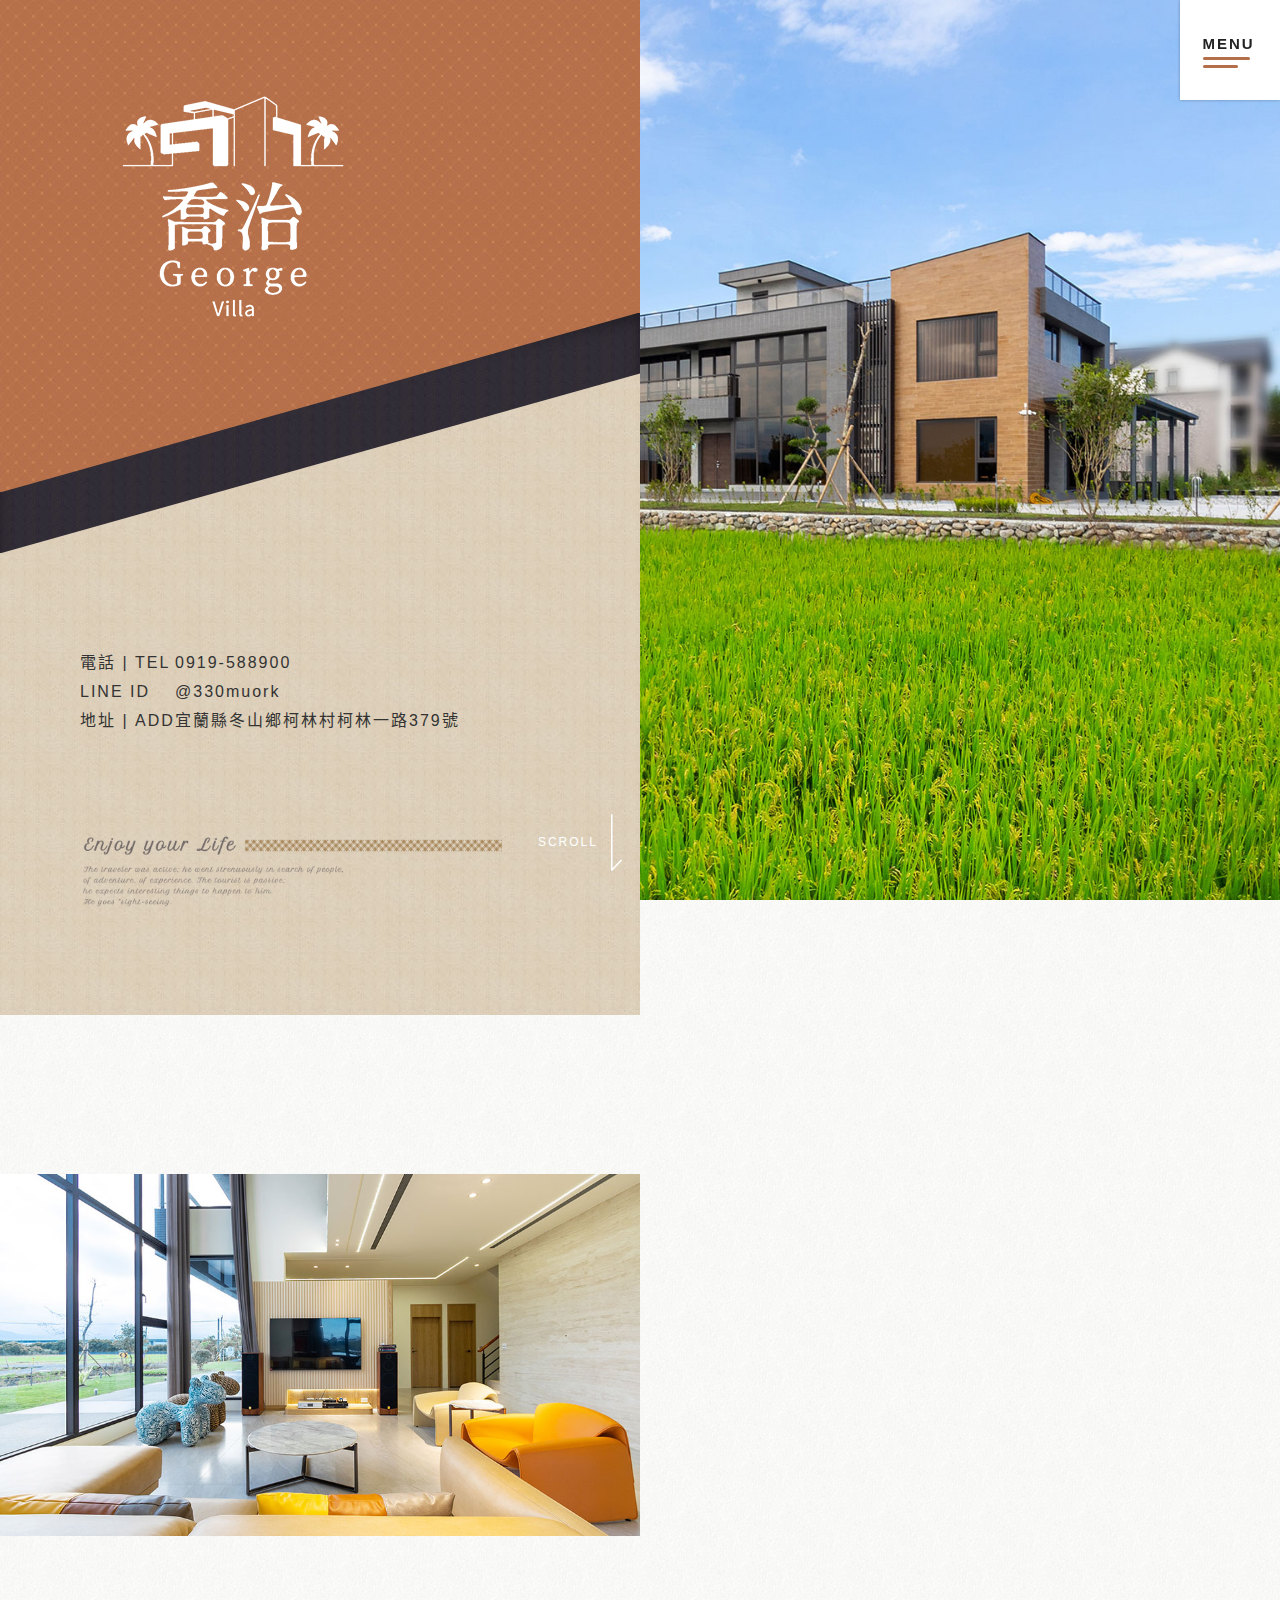
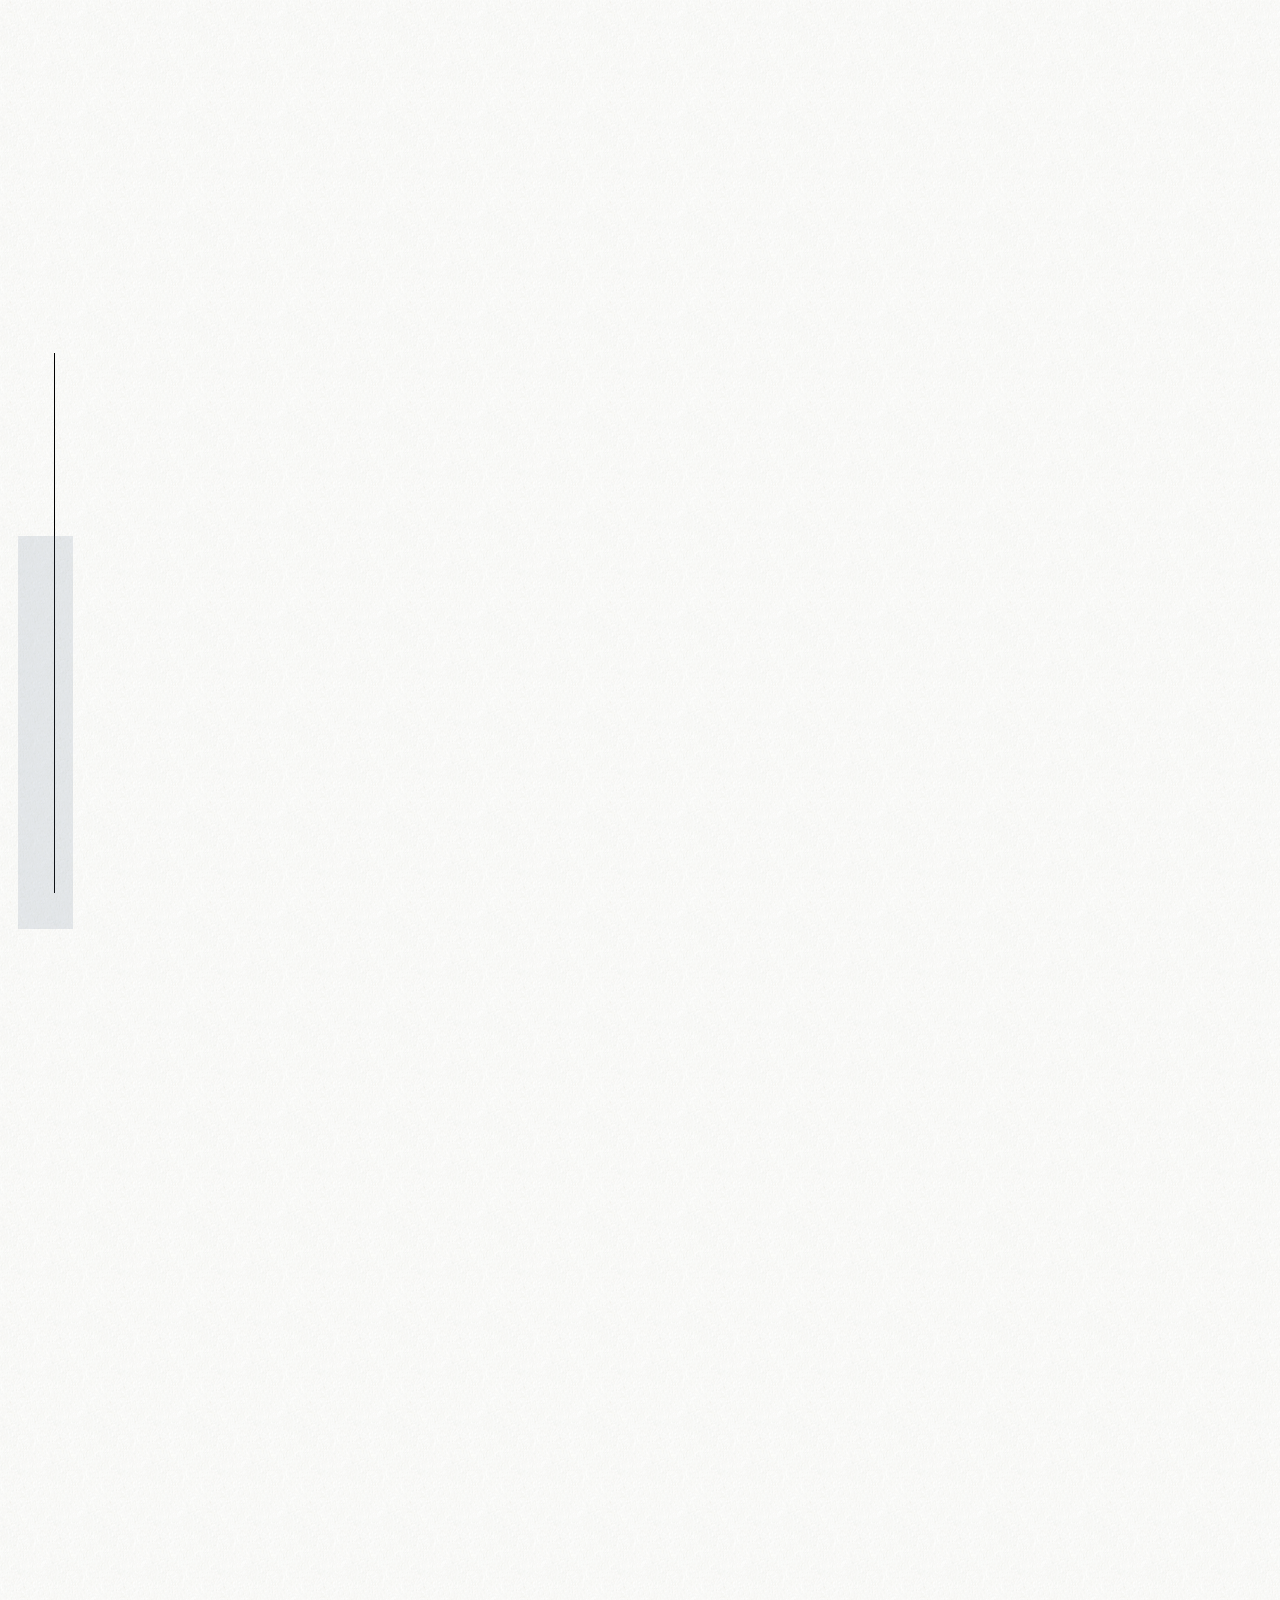
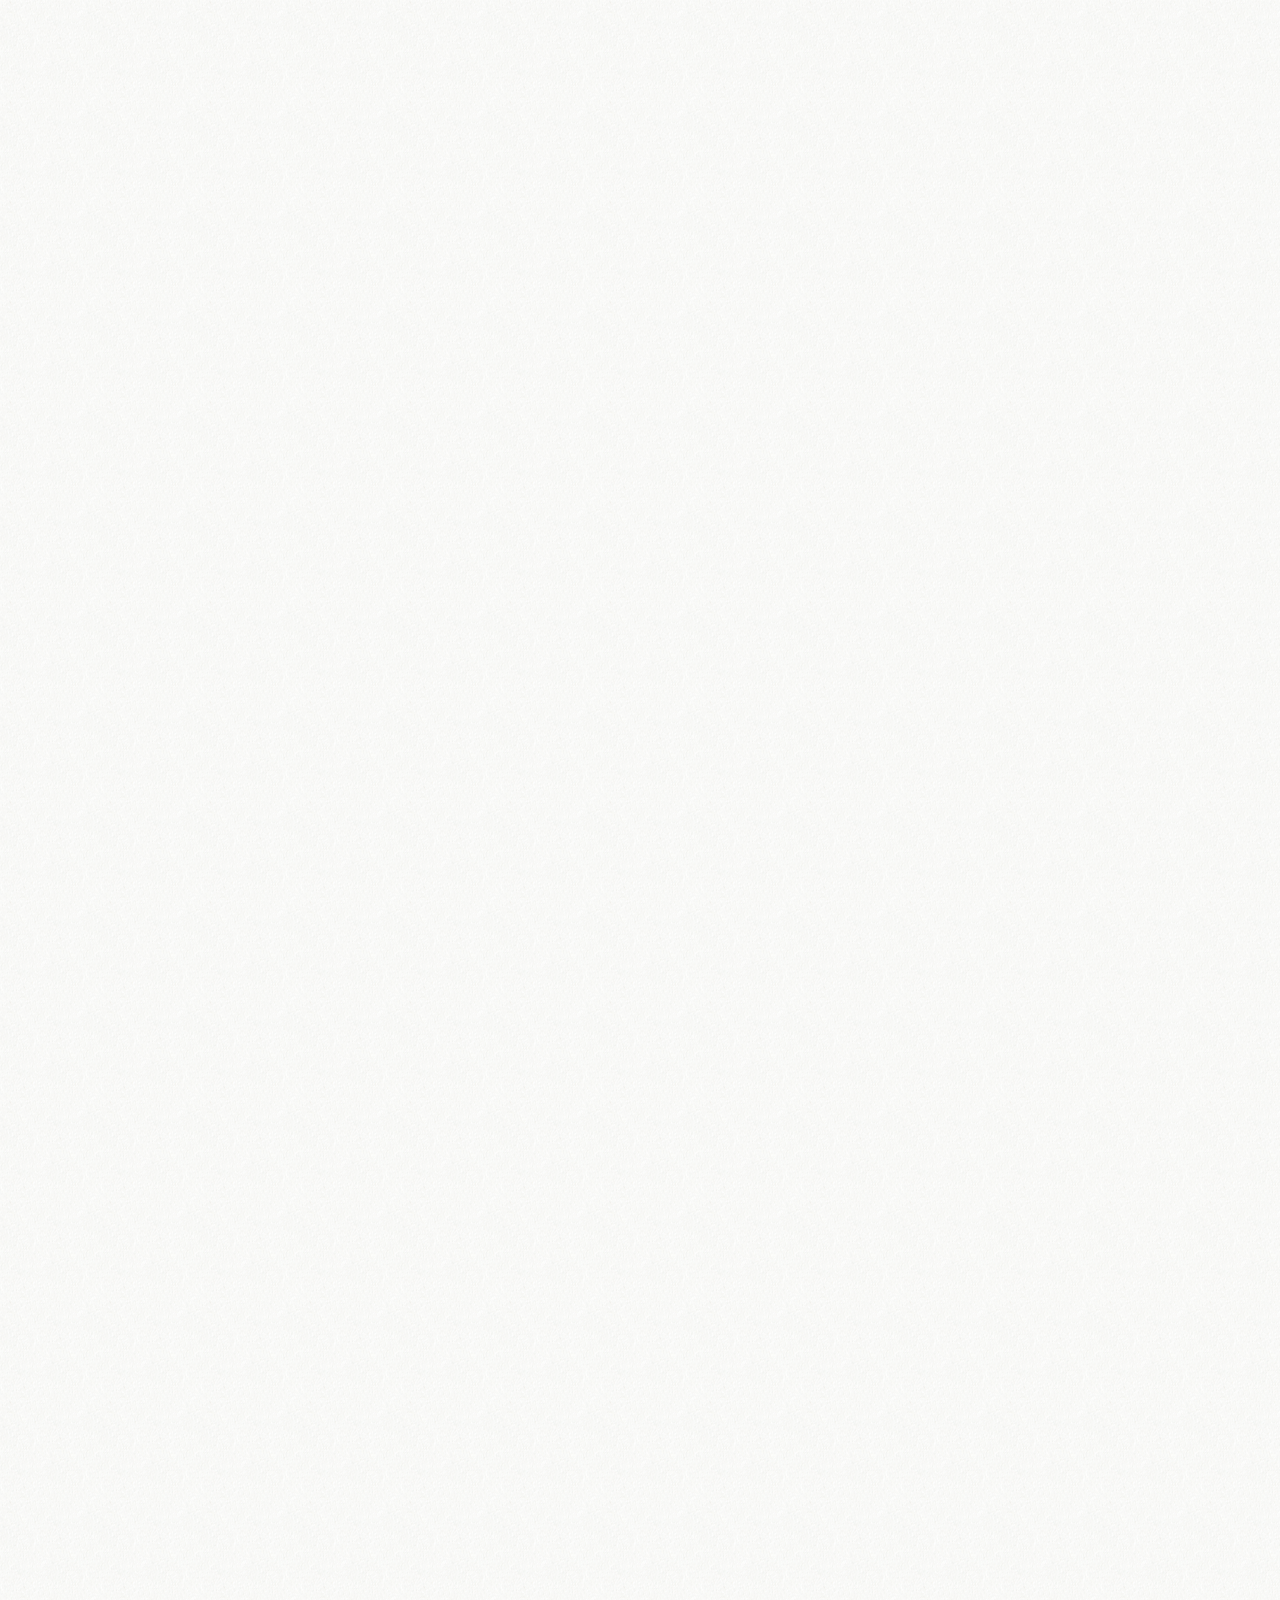
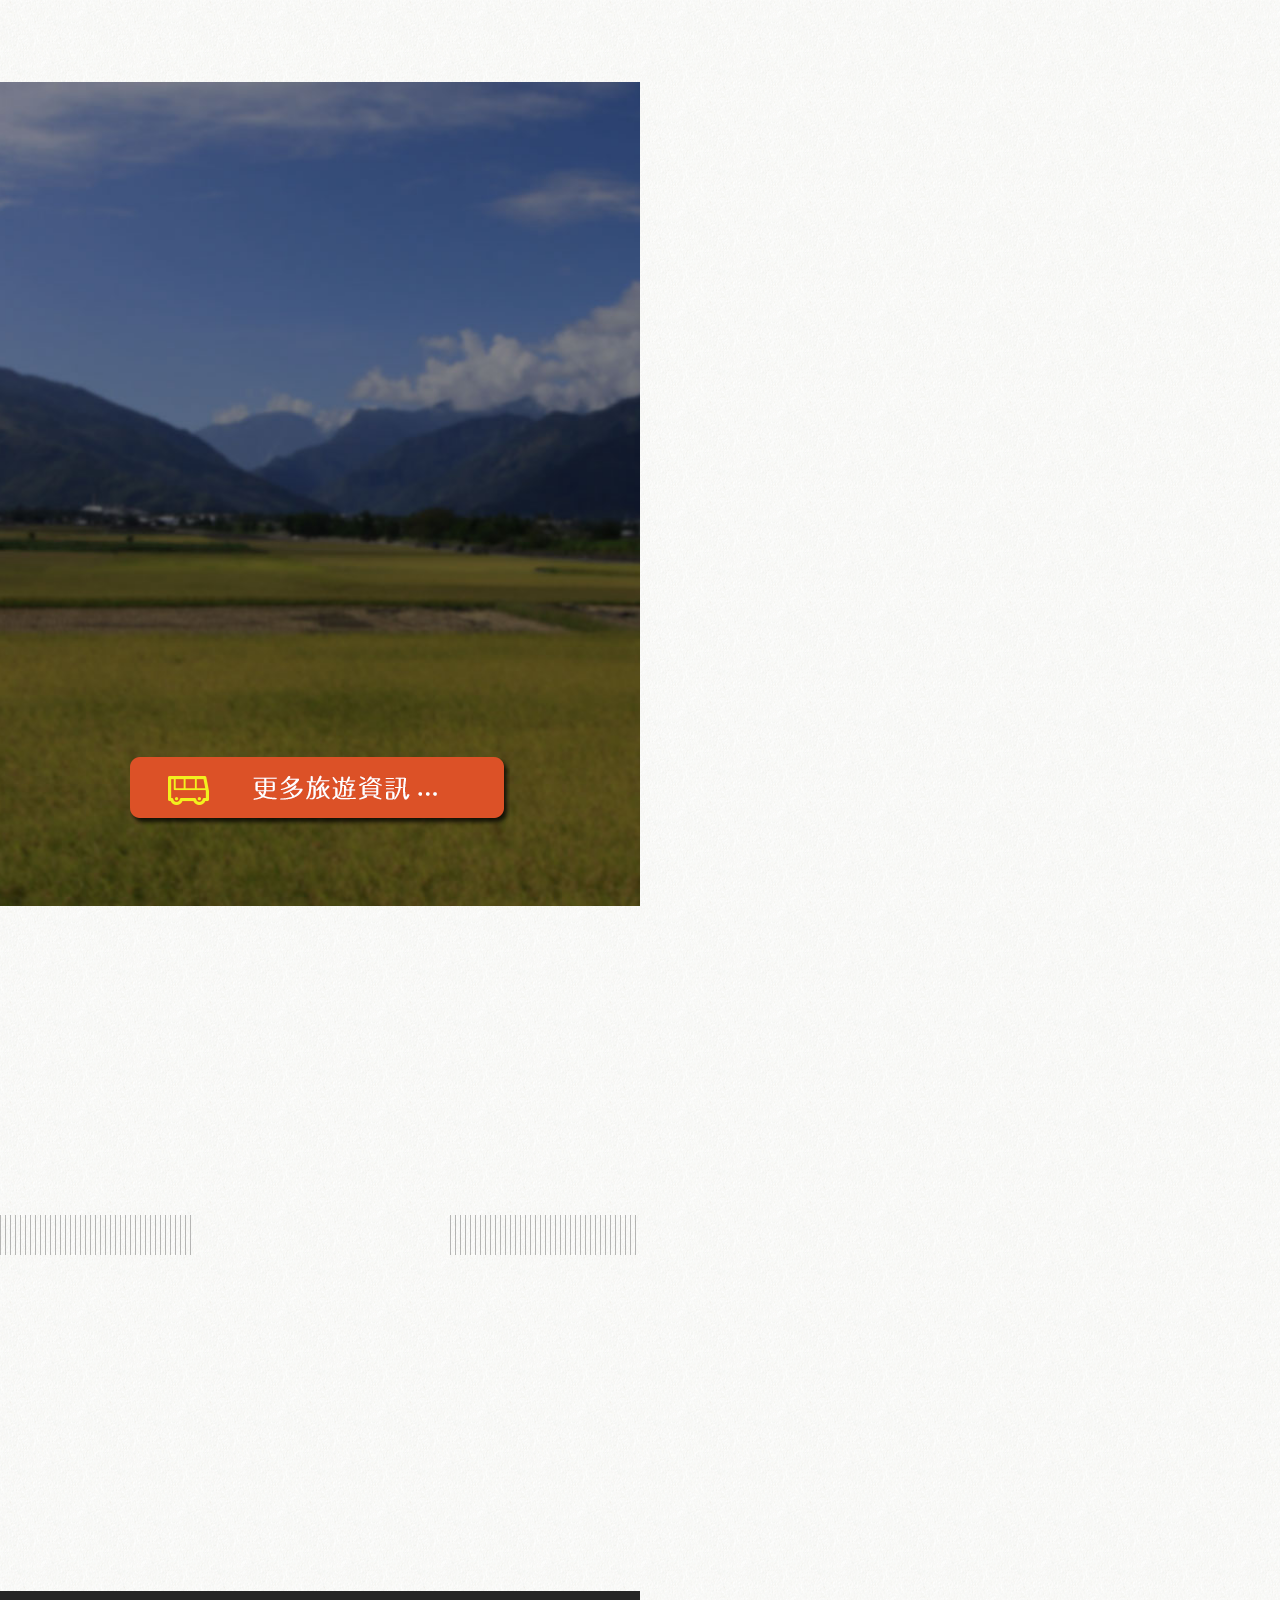
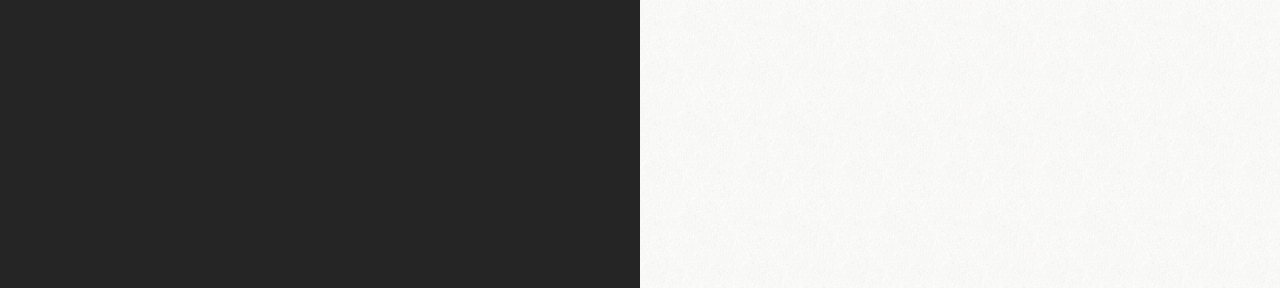
==== index.htm @ 2e456334 "change google mapping" ====
﻿<!DOCTYPE html>
<html lang="zh-TW">

<head>
    <!-- Google tag (gtag.js) -->
	<script async="" src="gtag/js?id=G-ZSV1Z15WHJ"></script>
    <script>
      window.dataLayer = window.dataLayer || [];
      function gtag(){dataLayer.push(arguments);}
      gtag('js', new Date());
    
      gtag('config', 'G-ZSV1Z15WHJ');
    </script>
    <meta charset="utf-8">
    <meta http-equiv="X-UA-Compatible" content="IE=edge">
    <meta name="viewport" content="width=device-width,initial-scale=1.0">
    <meta name="format-detection" content="telephone=no">
    <meta property="og:image" content="https://georgevilla.elbnb.com/images/abt1.jpg">
    <meta name="keywords" content="喬治Villa,喬治,Villa,宜蘭Villa,台灣宜蘭民宿,台灣宜蘭住宿,宜蘭冬山民宿,宜蘭冬山住宿,宜蘭合法民宿,國民旅遊卡,宜蘭推薦民宿,宜蘭主題民宿,宜蘭親子民宿,宜蘭美食,宜蘭租車,梅花湖風景區,香格里拉休閒農場,新寮瀑布,冬山風箏館,冬山河森林公園,冬山河生態綠舟,仁山植物園,大洲分洪堰風景區,丸山遺址,中山休閒農業區,仁山苗圃,萬長春圳公園,草湖玉尊宮,大進休閒農業區">
    <meta name="description" content="位於冬山鄉的喬治villa，有著寬敞的戶外庭院與泳池、還有著大理石桌休閒空間，室內有著7米挑高大面景觀窗客廳與視聽空間。鄰近：冬山河親水公園、利澤簡老街、武淵水火同源、虎牌米粉觀光工廠、五十二甲溼地">
    <title>宜蘭冬山民宿 喬治Villa-台灣官方網站</title>
    <!-- Core CSS -->
    <link rel="Shortcut Icon" type="image/x-icon" href="images/favicon.ico">
    <link rel="stylesheet" href="mob/css/animate.min.css">
    <link href="mob/css/bootstrap.min.css" rel="stylesheet" type="text/css">
    <link href="mob/css/bootstrap-theme.min.css" rel="stylesheet" type="text/css">
    <link href="mob/css/fontawesome.min.css" rel="stylesheet" type="text/css">
    <link href="mob/css/main.css" rel="stylesheet" type="text/css">
    <link href="mob/css/main_btm.css" rel="stylesheet" type="text/css">
    <link href="css?family=Noto+Sans+TC:400,700&display=swap" rel="stylesheet">
    
    <script src="mob/js/jquery.min.js"></script>
</head>

<body>

<header>
    <!--mibutton-->
    <div class="mibutton itype">
        <span>MENU</span>
        <span></span>
        <span></span>
    </div>
    <div class="navbar">
        <div class="menu_logo">
            <a href="index.php.html">
                <img src="images/menu_logo.png">
            </a>
        </div>
        <div class="ibutton">
            <ul>
    <li>
        <a href="index.php.html#about">
            <p class="ch">關於我們</p>
            <p class="en">About Us</p>
        </a>
    </li>
    <li>
        <a href="photo.php.html">
            <p class="ch">環境介紹</p>
            <p class="en">Photo</p>
        </a>
    </li>
    <li>
        <a href="room.php.html">
            <p class="ch">客房介紹</p>
            <p class="en">Guest Room</p>
        </a>
    </li>
    <li>
        <a href="room.php.html#notice">
            <p class="ch">訂房須知</p>
            <p class="en">Notice</p>
        </a>
    </li>
    <li>
        <a href="index.php.html#location">
            <p class="ch">交通位置</p>
            <p class="en">Location</p>
        </a>
    </li>
    <li>
        <a href="sce.php.html">
            <p class="ch">鄰近景點</p>
            <p class="en">Scenic Spots</p>
        </a>
    </li>
</ul>        </div>
    </div>
</header>

<!--首頁右側大圖-->
<div class="dex">
	<img src="images/dex_logo.png" class="dex_logo">
    <img src="images/dex.jpg" class="dex_mob">
</div>

<!--main-->
<div class="main">

	<!--民宿首頁資訊-->
    <section class="itop">
    	<div class="logo">
        	<img src="images/logo.png" class="wow fadeInDown" data-wow-duration="2s" data-wow-delay=".3s">
        </div>
        <div class="isqare">
        	<div class="shadow"></div>
        </div>
        <div class="iinfo">
        	<ul class="wow fadeInDown" data-wow-duration="2s" data-wow-delay=".5s">
            	<li>
                    <p>電話 | TEL </p><p>0919-588900</p>
                </li>
                <li>
                    <p>LINE ID </p><p>@330muork</p>
                </li>
                <li>
                    <p>地址 | ADD </p><p>宜蘭縣冬山鄉柯林村柯林一路379號</p>
                </li>
            </ul>
            <img src="images/ideco.png" class="wow fadeInDown" data-wow-duration="2s" data-wow-delay=".5s">
        </div>
        <!--scroll-->
        <div class="scroll">
        	<a href="#about">
            	<span>SCROLL</span>
                <img src="images/scroll.png">
            </a>
        </div>
    </section>
    
    <!--about-->
    <section class="about" id="about">
    	<div class="title wow fadeInLeft" data-wow-duration="2s" data-wow-delay=".3s">
        	<img src="images/title_abt.png">
        </div>
        <img src="images/abt1.jpg" class="abt1">
        <div class="abt2">
        	<img src="images/abt2.png" class="wow fadeInDown" data-wow-duration="2s" data-wow-delay=".3s">
            <div class="text wow fadeInDown" data-wow-duration="2s" data-wow-delay=".5s">
                <span style="font-size:16pt; font-family:'微軟正黑體'; font-weight:bold; color:#000;">民宿登記編號2437號</span>
                <br><br>
                位於冬山鄉的喬治villa，有著寬敞的戶外庭院與泳池、還有著大理石桌休閒空間，可以望著一片綠油油的稻田享受著吹拂而來的稻香氣息。
                <br><br>
                在室內有著7米挑高大面景觀窗客廳與視聽空間，大人小孩同樂皆宜，在夕陽灑落下，在餐廳一處，可以悠閒的享受著下午茶來療癒渡假的心境，這絕對是一個渡假宅首選。
                <br><br>
                鄰近景點：冬山河親水公園、利澤簡老街、武淵水火同源、虎牌米粉觀光工廠、五十二甲溼地、冬山伯朗大道。
            </div>
        </div>
        <img src="images/abt3.png" class="abt3 wow fadeInDown" data-wow-duration="2s" data-wow-delay=".5s">
        <img src="images/abt4.jpg" class="abt4 wow fadeInDown" data-wow-duration="2s" data-wow-delay=".5s">
    </section>
    
    <!--iroom-->
    <div class="title wow fadeInLeft" data-wow-duration="2s" data-wow-delay=".3s">
        <img src="images/title_room.png">
    </div>
    <section class="iroom">
    	<div class="irm_btn wow fadeInDown" data-wow-duration="2s" data-wow-delay=".5s">
        	<a href="room.php.html">
            	<img src="images/irm_btn.png">
            </a>
        </div>
    </section>
    
    <!--location-->
    <div id="location" class="title wow fadeInLeft" data-wow-duration="2s" data-wow-delay=".3s">
        <img src="images/title_loc.png">
    </div>
    <section class="location">
    	<div class="map wow fadeInDown" data-wow-duration="2s" data-wow-delay=".5s">
            <iframe src="https://www.google.com/maps/embed?pb=!1m18!1m12!1m3!1d14501.259992738836!2d121.72418523067915!3d24.681696146236156!2m3!1f0!2f0!3f0!3m2!1i1024!2i768!4f13.1!3m3!1m2!1s0x3467e77a5ff2fba7%3A0x1a21b1a370c048f1!2z55Sf5rS75pmC5YWJ5rCR5a6_!5e0!3m2!1szh-TW!2stw!4v1722911932899!5m2!1szh-TW!2stw" width="600" height="450" style="border:0;" allowfullscreen="" loading="lazy" referrerpolicy="no-referrer-when-downgrade">
	    </iframe>
	</div>
        <!-- <div class="route wow fadeInDown" data-wow-duration="2s" data-wow-delay=".5s">
        	交通路線指引
        </div> -->
    </section>
    
    <!--isce-->
    <div class="title wow fadeInLeft" data-wow-duration="2s" data-wow-delay=".3s">
        <img src="images/title_sce.png">
    </div>
    <section id="services_isce">
        <main>
            <div class="iscebg">
                <div class="isce wow fadeInDown clearfix" data-wow-duration="1000ms" data-wow-delay="400ms">
                    <ul> 
    <li>
		<a href="https://www.yicfff.tw/one/" target="_blank">
			<img src="2017sce/images/isce1.png" class="img-responsive">
			<h2><!--<span class="iscehot">Hot</span>-->2024宜蘭國際童玩藝術節</h2>
			<p>2024宜蘭國際童玩藝術節融合「5G．AI」概念，融入「展覽」、「演出」、「遊戲」、「交流」活動四大主軸，打造「童玩的多重宇宙」...</p>
			<div class="iscemore"></div>
		</a>
	</li>  
    <li>
		<a href="https://www.px-sunmake.org.tw/activity/detail.html?id=f2c11faf-19fb-3d10-20e5-388140b6f7b1&cate=news" target="_blank">
			<img src="2017sce/images/isce4.png" class="img-responsive">
			<h2><!--<span class="iscenew">New</span>-->愛在夏天．夜傳藝</h2>
			<p>8月2日至8月24日期間，每週五及週六，宜蘭傳藝園區舉辦期間限定的《愛在夏天・夜傳藝》夜間活動，將展示絢爛光環境藝術...</p>
			<div class="iscemore"></div>
		</a>
	</li>    
    <li>
		<a href="https://www.zhuangweidunelandart.com/" target="_blank">
			<img src="2017sce/images/isce3.png" class="img-responsive">
			<h2><!--<span class="iscenew">New</span>-->2024壯圍生活節</h2>
			<p>「壯圍生活節」已經來到第六屆，經過這麼多年的努力，我們不斷嘗試從在地生活者的視野與實踐出發，重新定義...</p>
			<div class="iscemore"></div>
		</a>
	</li> 
    <li>
		<a href="https://www.ilshb.gov.tw/index.php?catid=23&cid=3&id=5007&action=view" target="_blank">
			<img src="2017sce/images/isce2.png" class="img-responsive">
			<h2><!--<span class="iscenew">New</span>-->2024 宜蘭健康好生活</h2>
			<p>2024新的一年，衛生局規劃了多場次健康活力健走活動，邀請鄉親朋友們揪團，全家大小來健走，透過健走聊天....</p>
			<div class="iscemore"></div>
		</a>
	</li>
</ul>                </div>
                <div class="iscebtn">
                    <a href="sce.php.html" data-filter="*"><img src="images/iscebtn.png" class="img-responsive"></a>
                </div>
            </div>
        </main>
    </section>
	
    <!--btns-->
    <div class="btns">
        <div id="gotop">
            <img src="images/top.png">
        </div>
    </div>
    
	<!--footer-->
    <!--footer-->
<footer>
    <div class="ftlogo">
        <img src="images/ftlogo.png" class="wow fadeInDown" data-wow-duration="2s" data-wow-delay=".3s">
        <img src="images/contact.png" class="wow fadeInDown" data-wow-duration="2s" data-wow-delay=".5s">
    </div>
    <div class="ftinfo wow fadeInDown" data-wow-duration="2s" data-wow-delay=".3s">
        <ul>
            <li>
                <p><img src="images/ftinfo_01.png"> 電　　話｜</p><p>0919-588900</p>
            </li>
            <!-- <li>
                <p><img src="images/ftinfo_02.png"> 聯絡時間｜</p><p>09:00AM~06:00PM</p>
            </li> -->
            <li>
                <p><img src="images/ftinfo_03.png"> LINE ID｜</p><p>@330muork</p>
            </li>
            <!-- <li>
                <p><img src="images/ftinfo_04.png"> WeChat｜</p><p></p>
            </li> -->
            <li>
                <p><img src="images/ftinfo_06.png"> 信　　箱｜</p><p>emily0919588900@gmail.com</p>
            </li>
            <li>
                <p><img src="images/ftinfo_07.png"> 地　　址｜</p><p>宜蘭縣冬山鄉柯林村柯林一路379號</p>
            </li>
        </ul>
    </div>
    <div class="ftbtn wow fadeInDown" data-wow-duration="2s" data-wow-delay=".3s">
        <ul>
            <li>
                <a href="https://www.facebook.com/profile.php?id=61551804133943" target="_blank">
                    <img src="images/fbtn1.png">
                </a>
            </li>
            <li>
                <a href="tel:0931171200">
                    <img src="images/fbtn2.png">
                </a>
            </li>
            <li>
                <a href="https://lin.ee/Fx7MsOM" target="_blank">
                    <img src="images/fbtn3.png">
                </a>
            </li>
        </ul>
    </div> 
    <!--ftbtm-->
    <div class="ftbtm">
        <div class="ftmark wow fadeInDown" data-wow-duration="2s" data-wow-delay=".3s">
            <!-- <img src="images/fmark1.jpg"> -->
            <img src="images/fmark2.jpg">
            <!-- <img src="images/fmark3.jpg"> -->
        </div>
        <div class="number wow fadeInDown" data-wow-duration="2s" data-wow-delay=".5s">
            -宜蘭縣合法民宿2437號-
        </div>
        <!--icon-->
        <div class="icon wow fadeInDown" data-wow-duration="1s" data-wow-delay=".6s">
            share：
            <a href="https://line.naver.jp/R/msg/text/?https://georgevilla.elbnb.com/" target="_blank"><img src="images/fticon_01.png"></a>
            <a href="https://www.facebook.com/sharer.php?u=https://georgevilla.elbnb.com/" target="_blank"><img src="images/fticon_02.png"></a>
            <a href="https://twitter.com/share?url=https://georgevilla.elbnb.com/&text=喬治Villa" target="_blank"><img src="images/fticon_03.png"></a>
            <a href="mailto:?Subject=喬治Villa&Body=https://georgevilla.elbnb.com/"><img src="images/fticon_04.png"></a>
        </div>
        <!--copyright-->
        <div class="copyright wow fadeInDown" data-wow-duration="1s" data-wow-delay=".6s">
            <a href="index.php.html">喬治Villa</a> | Copyright&copy; All Rights Reserved.<a href="https://www.webview.com.tw/" target="_blank">景騰多媒體股份有限公司</a>設計維護
        </div>
    </div>
</footer>
</div>


<!--js code-->
<script src="mob/js/wow.min.js"></script>
<script type="text/javascript">
 new WOW().init();
</script>
<script src="mob/js/bootstrap.min.js"></script>
<script>
	$('.carousel').carousel({
	  interval: 3000,
	  pause:false
	})
</script>
<script src="mob/js/main.js"></script>
</body>

</html>
---- mob/css/main.css ----
/*--------------copyright by alva start-------------------------------*/
html, body, div, span, applet, object, iframe,
h1, h2, h3, h4, h5, h6, p, blockquote, pre,
a, abbr, acronym, address, big, cite, code,
del, dfn, em, img, ins, kbd, q, s, samp,
small, strike, strong, sub, sup, tt, var,
b, u, i, center,
dl, dt, dd, ol, ul, li,
fieldset, form, label, legend,
table, caption, tbody, tfoot, thead, tr, th, td,
article, aside, canvas, details, embed, 
figure, figcaption, footer, header, hgroup, 
menu, nav, output, ruby, section, summary,
time, mark, audio, video  {
	margin: 0;
	padding: 0;
	vertical-align: baseline;
}
/* HTML5 display-role reset for older browsers */
article, aside, details, figcaption, figure, 
footer, header, hgroup, menu, nav, section {
	display: block;
}
body {
	line-height: 1.8;
	letter-spacing: 2px;
	font-size: 18px;
	font-family: 'Noto Sans TC', sans-serif;
	background: url(../../images/all_pattern.png) repeat,#fff;
	color:#232323;
	overflow-x:hidden;
	font-weight:400;
}
ol,
ul {
	list-style: none;
}
blockquote,q {
	quotes: none;
}
blockquote:before,blockquote:after,q:before,q:after {
	content: '';
	content: none;
}
table {
	border-collapse: collapse;
	border-spacing: 0;
}
td {
	vertical-align: top;
}
a {
	display: block;
	color: #333;
	text-decoration: none;
}
a:hover,a:focus {
	text-decoration: none;
	transition:.2s ease all;
}
img {
	max-width:100%;
}
::selection {
	background: rgba(204,204,204,1);
}
h1, h2, h3, h4, h5, h6 {
	line-height: 1.5;
}

/************************************************************************************************************************************************
************************************************************************************************************************************************
************************************************************************************************************************************************/
/*---dex-------------------------------------------------------------------------------------------------------------------------------------*/
.dex {
	position:fixed;
	top:0;
	right:0;
	height:100vh;
	width:50vw;
	background:url(../../images/dex.jpg) top right no-repeat;
	background-size:cover;
}
img.dex_logo {
	display:none;
	transform: translate(-50%,-50%);
    position: absolute;
    top: 50%;
    left: 50%;
    max-width: 80%;
}
img.dex_mob {
	display:none;
}
/*---main----------------------------------------------------------------------------------------------------------------------------*/
.main {
	display:inline-block;
	vertical-align:top;
	width:50%;
	position:relative;
	background: url(../../images/all_pattern.png) repeat,#fff;
}
/***itop***/
.itop {
	position:relative;
	background:url(../../images/ipattern_02.jpg) repeat;
}
.logo {
	text-align:left;
	position:relative;
	background:url(../../images/ipattern_01.jpg) repeat;
}
.logo img {
	padding: 5em 2em 9em 8em;
	position:relative;
	z-index:5;
}
/*isqare*/
.isqare {
	background:url(../../images/ipattern_02.jpg) repeat;
	width:100%;
	height:240px;
	position:relative;
	z-index:3;
	margin-top:-10em;
	overflow:hidden;
}
	.isqare:before {
		content:'';
		background:url(../../images/ipattern_01.jpg) repeat;
		clip-path:polygon(0 0, 100% 0, 100% 0, 0 100%);
		-webkit-clip-path:polygon(0 0, 100% 0, 100% 0, 0 100%);
		width:100%;
		position:absolute;
		top:-1px;
		left:0;
		height:75%;
		z-index:3;
	}
	.isqare:after {
		content:'';
		background:url(../../images/ipattern_03.jpg) repeat;
		clip-path:polygon(0 100%, 100% 0%, 100% 100%, 0 100%);
		-webkit-clip-path: polygon(0 100%, 100% 0%, 100% 100%, 0 100%);
		width:100%;
		position:absolute;
		bottom:0;
		left:0;
		height:75%;
		z-index:3;
	}
.shadow {
	position: absolute;
    width: 100%;
    height: 100%;
    transform: skewY(-10deg);
    box-shadow: inset 0px 10px 15px rgba(0,0,0,.3);
    top: 4em;
    z-index: 0;
}
/*iinfo*/
.iinfo {
	padding:6em 2em 6em 8em;
	position:relative;
	z-index:3;
	background:url(../../images/ipattern_03.jpg) repeat;
	font-size:16px;
	color: #333;
}
.iinfo p {
	display:inline-block;
	vertical-align:top;
}
.iinfo p:nth-of-type(1) {
	width:95px;
}
.iinfo p:nth-of-type(2) {
	width:80%;
}
.iinfo img {
	padding-top:6em;
	max-width:80%;
}
/*scroll*/
.scroll {
	position:absolute;
	bottom:8em;
	right:1em;
	z-index:5;
}
.scroll a {
}
.scroll span {
	color:#fff;
	display:inline-block;
	vertical-align:middle;
	font-size:12px;
	padding-right:.5em;
}
.scroll img {
	vertical-align:middle;
	animation:updown 1.2s alternate infinite;
}
	@keyframes updown {
		0% {
			transform:translateY(-15px);
			opacity:0;
		}
		100% {
			transform:translateY(15px);
			opacity:1;
		}
	}
/***mibutton***/
.mibutton {
	position: fixed;
    top: 0;
    right: 0;
    z-index: 50;
    cursor: pointer;
    width: 125px;
    height: 125px;
    text-align: left;
    background: #fff;
    padding:2em 2em 1em 2em;
	box-shadow: 0px 0px 3px rgba(0,0,0,.3);
	transition: .3s cubic-bezier(0.22, 1, 0.36, 1);
}
/*itype*/
.itype {
	padding: 2em 2em 1em 1.5em;
    font-size: 15px;
	width: 100px;
    height: 100px;
}
	.mibutton span {
		display:block;
		border-radius:20px;
		text-align:center;
		font-weight: 700;
		transition: .3s ease all;
	}
		.mibutton span:nth-child(2) {
			width: 100%;
			height: 3px;
			transition: .3s ease all;
			background:#b36f4a;
			text-align: left;
			margin-bottom:.3em;
		}
		.mibutton span:nth-child(3) {
			width: 75%;
			height: 3px;
			transition: .3s ease all;
			background:#b36f4a;
			text-align: left;
		}
		.mibutton_ani {
			background: none;
			box-shadow: 0px 0px 3px rgba(0,0,0,0);
			transform: scale(.8);
			transform-origin: top right;
		}
		.mibutton_ani span {
		opacity:1;
	}
		.mibutton_ani span:nth-child(1) {
			opacity:0;
		}
		.mibutton_ani span:nth-child(2) {
			-webkit-transform:rotate(45deg);
					transform:rotate(45deg);
			-webkit-transform-origin:center;
					transform-origin:center;
					background:#b36f4a;
		}
		.mibutton_ani span:nth-child(3) {
			-webkit-transform:rotate(-45deg);
					transform:rotate(-45deg);
			-webkit-transform-origin:center;
					transform-origin:center;
					background: #b36f4a;
					width: 100%;
					margin-top: -.5em;
		}
	.mibutton:hover span:nth-child(2),.mibutton:hover span:nth-child(3) {
		background:#b36f4a;
	}
/*navbar*/
.navbar {
	position:fixed;
	top:0;
	right:0;
	width:350px;
	text-align:center;
	z-index:30;
	border: 0;
    min-height: auto;
    border-radius: 0;
    margin: 0;
	transform: translateX(350px);
	transition:.6s ease-in-out;5
}
.show {
	transform: translateX(0px);
	box-shadow: 0px 0px 10px rgb(0 0 0 / 10%);
}
/*menu_logo*/
.menu_logo {
	background:url(../../images/menu_pattern_01.png) repeat;
	padding:3em 2em;
}
.menu_logo a {
	display:inline-block;
}
	.menu_logo a:hover {
		opacity:.7;
	}
/*ibutton*/
.ibutton {
	background:url(../../images/menu_pattern_02.png) repeat;
	padding:2em 0;
}
.ibutton a {
	color:#fff;
	transition:.3s ease-in-out;
	padding:.5em 0;
}
.ibutton p.ch {
	font-size:18px;
	letter-spacing:3px;
	transition:.2s ease-in-out;
}
.ibutton p.en {
	font-size:14px;
	line-height:1.5;
}
	.ibutton a:hover {
		background: rgba(0, 0, 0, 0.15);
	}
	.ibutton a:hover p.ch {
		color:#000;
	}
	@media screen and (max-width:1400px) {
		.shadow {
			top:3em;
		}
		.logo img {
			padding: 5em 2em 9em 5em;
		}
		.iinfo {
			padding: 6em 2em 6em 5em;
		}
	}
	@media screen and (max-width:1170px) {
		.logo img {
			padding: 4em 2em 9em 5em;
			width: 348px;
		}
		.isqare {
			height:180px;
		}
		.iinfo {
			padding: 4em 2em 6em 5em;
		}
		.iinfo li {
			display:table;
		}
		.iinfo li p {
			display:table-cell;
			width:auto !important;
			padding-right:.5em;
		}
		.mibutton {
			width:110px;
			padding: 2em 1.5em 1em 1.5em;
		}
	}
	@media screen and (max-width:1080px) {
		.logo img {
			padding: 4em 2em 9em 3em;
			width: 300px;
		}
		.iinfo {
			padding: 3em 2em 5em 3em;
			margin-top:-1px;
		}
		.iinfo img {
			padding-top:4em;
		}
		.shadow {
			top: 2em;
		}
	}
	@media screen and (max-width:900px) {
		.dex {
			position:relative;
			height:600px;
			width:100%;
			background: url(../../images/dex.jpg) center center no-repeat;
		}
		img.dex_logo {
			display:none !important;
		}
		.main {
			width:100%;
		}
		.logo {
			text-align:center;
		}
		.logo img {
			padding: 4em 2em 11em 2em;
			width: 300px;
		}
		.navbar {
			height:100vh;
			overflow-y:scroll;
		}
		.title img {
			transform:translateX(-4em);
		}
	}
	@media screen and (max-width:600px) {
		.dex {
			height:55vh;
		}
		img.dex_mob {
			display: block;
		}
	}
	@media screen and (max-width:430px) {
		.logo img {
			padding: 3em 2em 10em 2em;
			width: 260px;
		}
		.iinfo {
			padding: 2em 2em 4em 2em;
			font-size:15px;
		}
		.iinfo li {
			width:100%;
			text-align:left;
		}
		.iinfo p:nth-of-type(1) {
			width:95px !important;
		}
		.iinfo p:nth-of-type(2) {
			width: 100% !important;
			display: block;
		}
		.iinfo img {
			max-width:100%;
		}
		.scroll {
			bottom:2em;
		}
		.menu_logo {
			padding: 3em 2em 2em;
		}
		.menu_logo img {
			width: 155px;
		}
		.navbar {
			width:100%;
			transform: translateX(100%);
		}
		.show {
			transform: translateX(0);
		}
	}
	@media screen and (max-width:380px) {
		.logo img {
			width:254px;
		}
	}
	@media screen and (max-width:350px) {
		.logo img {
			width: 241px;
		}
		.iinfo {
			padding: 2em 1em 3em 2em;
		}
		.isqare {
			height: 135px;
		}
		.shadow {
			top: 1em;
		}
		.iinfo img {
			padding-top: 2em;
		}
	}
/*---about------------------------------------------------------------------------------------------------------------------------*/
.about {
	text-align:right;
}
/***title***/
.title {
	text-align:left;
	padding:2em 1em 2em 0;
	overflow:hidden;
}
/*abt2*/
.abt2 {
	text-align:right;
	padding:2em 6em 1em 2em;
	width:777px;
	max-width:100%;
	display:inline-block;
	position:relative;
}
	.abt2:before {
		content:'';
		background:#000;
		width:1px;
		height:55%;
		position:absolute;
		bottom:2em;
		left:3em;
	}
	.abt2:after {
		content:'';
		background: url(../../images/abt2_block.png) repeat;
		width:55px;
		height:40%;
		position:absolute;
		bottom:0em;
		left:1em;
	}
.abt2 img {
}
.text {
	text-align:justify;
	padding: 2em 1em 1em 5em;
}
img.abt3 {
	padding:0em 6em 0em 1em;
}
img.abt4 {
	padding:1em 6em 1em 1em;
}
	@media screen and (max-width:1300px) {
		.abt2 {
			padding: 2em 3em 1em 2em;
		}
		img.abt3 {
			padding:0em 3em 0em 2em;
		}
		img.abt4 {
			padding:1em 3em 1em 2em;
		}
	}
	@media screen and (max-width:700px) {
		.abt2 {
			padding: 2em 2em 1em 1em;
		}
		img.abt3 {
			padding:0em 2em 0em 2em;
		}
		img.abt4 {
			padding:1em 2em 1em 2em;
		}
	}
	@media screen and (max-width:430px) {
		.abt2:after {
			width:33px;
			left:1em;
			height:45%;
		}
		.abt2:before {
			left: 2em;
		}
		.text {
			padding: 1em 0em 0 3em;
			letter-spacing: 1px;
		}
	}
	@media screen and (max-width:380px) {
		.abt2 {
			padding: 2em 1em 1em 1em;
		}
		img.abt3 {
			padding:0em 1em 0em 1em;
		}
		img.abt4 {
			padding:.5em 1em 1em 1em;
		}
		.title {
			padding: 1em 0em 1em 0;
		}
	}
	@media screen and (max-width:350px) {
		.abt2 {
			padding: 1em 1em 1em 1em;
		}
	}
/*---iroom--------------------------------------------------------------------------------------------------------------------------*/
.iroom {
	background:url(../../images/irm_bg.jpg) top center no-repeat fixed;
	background-size:cover;
	text-align:right;
}
/*irm_btn*/
.irm_btn {
	padding: 10em 10em 10em 0;
}
.irm_btn a {
	display:inline-block;
	position:relative;
	line-height:0;
}
	.irm_btn a:after {
		content:'';
		background:rgba(255,255,255,.75);
		width:100%;
		height:100%;
		position:absolute;
		top:-1em;
		left:-1em;
		transition:.3s ease-in-out;
	}
.irm_btn img {
	position:relative;
	z-index:3;
	transition:.2s ease-in-out;
}
	.irm_btn a:hover:after {
		top:0;
		left:0;
		background:rgba(0,0,0,.75);
	}
	.irm_btn a:hover img {
		-webkit-filter: invert(1);
		filter: invert(1);
	}
/*---location--------------------------------------------------------------------------------------------------------------------------*/
.location {
	padding-bottom:4em;
}
/*map*/
.map {
	position:relative;
	width:720px;
	min-height:450px;
	margin:0 auto;
	max-width:90%;
}
.map iframe {
	border:solid 1px #aaaaaa;
	position:absolute;
	width:100%;
	height:100%;
	top:0;
	left:0;
}
.route {
	text-align:left;
	width:720px;
	margin:0 auto;
	max-width:90%;
	padding:1em;
}
	@media screen and (max-width:1300px) {
		.irm_btn {
			padding: 8em 3em 8em 0;
		}
		.map {
			min-height:420px;
		}
	}
	@media screen and (max-width:1080px) {
		.irm_btn {
			padding:7em 3em 7em 0;
		}
		.map {
			min-height:380px;
		}
		.location {
			padding-bottom: 2em;
		}
		.iroom {
			background-attachment:inherit;
		}
	}
	@media screen and (max-width:500px) {
		.irm_btn {
			padding: 4em 2em 4em 0;
		}
		.irm_btn a {
			width:200px;
		}
		.map {
			min-height:300px;
		}
		.route {
			padding:1em 0;
		}
	}
	@media screen and (max-width:380px) {
		.map {
			min-height:250px;
			max-width:88%;
		}
		.title {
			padding: 2em 1em 1em 0;
		}
		.location {
			padding-bottom: 1em;
		}
	}
	@media screen and (max-width:350px) {
		.irm_btn a {
			width: 155px;
		}
		.irm_btn {
			padding: 3em 2em 2em 0;
		}
		.map {
			min-height:200px;
		}
	}
/*************************
*********services_isce*****
**************************/
#services_isce {
	background: url(../../images/index1bg.jpg);
	background-position: top left;
	background-size: auto;
	background-repeat: repeat;
}

#services_isce h2 {
	color: #fff;
	padding-bottom: 15px;
	text-align: center;
	background-image: url(../../images/isceline.png);
	background-position: center bottom;
	background-size: auto;
	background-repeat: no-repeat;
	font-size: 20px;
	line-height:1.5;
    padding: 10px 0;
}

.iscebg {
	background-image: url(../../images/iscebg.jpg);
	background-position: center bottom;
	background-size: cover;
	background-repeat: no-repeat;
	padding: 0 1em;
}

.iscemore {
	background-image: url(../../images/iscemore.png);
	background-position: right bottom;
	background-size: cover;
	background-repeat: no-repeat;
	min-height: 16px;
}

.isce h2 span.iscenew {
	background: #dc5127;
	border-radius: 10px;
	font-size: 12px;
	padding: 2px 5px;
	vertical-align: middle;
	margin-right: 5px;
}

.isce h2 span.iscehot {
	background: #af2411;
	border-radius: 10px;
	font-size: 12px;
	padding: 2px 5px;
	vertical-align: middle;
	margin-right: 5px;
}

.isce {
	padding-top: 80px;
	padding-bottom: 60px;
}

.isce ul {
	margin: 0;
	padding: 0;
}

.isce ul li {
	display: inline-block;
	float: left;
	width: 25%;
	padding: 0 1em;
}

.isce ul li img {
	margin: 0 auto;
}

.isce ul li p {
	color: #fff;
	font-size:16px;
}

.iscebtn img {
	margin: 0 auto;
	padding-bottom: 80px;
}

@media(max-width:1700px) {
	.iscebg {
		padding: 0 100px;
	}
}

@media(max-width:1550px) {
	.iscebg {
		padding: 0 20px;
	}
	.isce ul li {
		padding: 0 15px;
	}
}

@media(max-width:1200px) {
	.isce ul li {
		width:50%;
	}
}

@media(max-width:1100px) {
	#services_isce h2 {
		font-size: 16px;
	}
}

@media(max-width:991px) {
	#services_isce h2 {
		font-size: 20px;
	}
	.isce ul li {
		display: inline-block;
		float: left;
		width: 50%;
	}
	.isce ul li:nth-child(3) {
		clear: both;
	}
	.iscemore {
		margin-bottom: 20px;
	}
	.isce {
		padding-top: 30px;
		padding-bottom: 30px;
	}
	.iscebtn img {
		margin: 0 auto;
		padding-bottom: 20px;
	}
}

@media(max-width:900px) {
	.isce ul li {
		float:none;
		width:22%;
		vertical-align:top;
	}
	.iscebg {
		text-align:center;
	}
	#services_isce h2 {
		font-size: 18px;
	}

@media(max-width:700px) {
	.iscebg {
		padding: 0 15px;
	}
	.iscebtn img {
		max-width:90%;
	}
	.isce ul li {
		width:23%;
	}
}

@media(max-width:600px) {
	.isce ul li {
		width:45%;
	}
}
@media(max-width:450px) {
	.isce ul li {
		width:48%;
	}
}
@media(max-width:380px) {
	.isce ul li {
		padding:0 .5em;
	}
	.isce ul li p {
		font-size: 14px;
	}
}


.isce li:hover {
	-webkit-transition: all 0.3s ease 0s;
	-moz-transition: all 0.3s ease 0s;
	-o-transition: all 0.3s ease 0s;
	transition: all 0.3s ease 0s;
	transform: translateY(-10px);
}

.isce ul li:hover img {
	-webkit-transition: all 0.3s ease 0s;
	-moz-transition: all 0.3s ease 0s;
	-o-transition: all 0.3s ease 0s;
	transition: all 0.3s ease 0s;
	opacity: 0.7;
}

.iscebtn img {
	position: relative;
	-webkit-animation: aniscebtn 0.6s infinite;
	animation: aniscebtn 0.6s infinite;
}

.iscebtn:hover img {
	-webkit-transition: all 0.3s ease 0s;
	-moz-transition: all 0.3s ease 0s;
	-o-transition: all 0.3s ease 0s;
	transition: all 0.3s ease 0s;
	transform: scale(0.9);
	transform-origin: center center;
}

@-webkit-keyframes aniscebtn {
	0% {
		top: 0;
	}
	50% {
		top: 10px;
	}
	100% {
		top: 2px;
	}
}

@keyframes aniscebtn {
	0% {
		top: 0;
	}
	50% {
		top: 10px;
	}
	100% {
		top: 2px;
	}
}
---- mob/css/main_btm.css ----
/*--------------copyright by alva start-------------------------------*/
/*---footer--------------------------------------------------------------------------------------------------------------------------*/
footer {
	text-align:center;
	font-size:16px;
}
/*ftlogo*/
.ftlogo {
	position:relative;
	margin:4em 0 2em;
}
	.ftlogo:before {
		content:'';
		background:url(../../images/line.png) bottom left repeat-x;
		position:absolute;
		bottom:0;
		left:0;
		height:40px;
		width:30%;
	}
	.ftlogo:after {
		content:'';
		background:url(../../images/line.png) bottom right repeat-x;
		position:absolute;
		bottom:0;
		right:0;
		height:40px;
		width:30%;
	}
.ftlogo img:nth-of-type(2) {
	padding:2em 0 1em;
	display:block;
	margin:0 auto;
}
/*ftinfo*/
.ftinfo {
	width:500px;
	margin:0 auto;
	max-width:90%;
	padding:1em 0 3em;
	text-align:left;
	color:#4a4a4a;
}
.ftinfo ul {
}
.ftinfo li {
	padding:.2em 0;
}
.ftinfo li img {
	vertical-align:middle;
}
.ftinfo li p {
	display:inline-block;
	vertical-align:top;
	line-height:1.5;
}
.ftinfo li p:nth-of-type(1) {
	white-space: nowrap;
}
.ftinfo li p:nth-of-type(2) {
	width: 60%;
    word-wrap: break-word;
    word-break: break-all;
}
/*ftbtn*/
.ftbtn {
	width:590px;
	margin:0 auto;
	max-width:95%;
}
.ftbtn li {
	display:inline-block;
	vertical-align:baseline;
	width:31%;
	padding:0 1em 2em;
}
.ftbtn a {
	transition:.2s linear;
}
	.ftbtn a:hover {
		opacity:.8;
		transform:translateY(-5px);
	}
/***ftbtm***/
.ftbtm {
	background:#252525;
	text-align:center;
	padding:2em 1em 2em;
	font-size:14px;
}
/*ftmark*/
.ftmark {
	padding:1em 0 0 0;
}
.ftmark img {
	padding:5px;
}
/*number*/
.number {
	color:#fff;
	padding:0 0 1em;
}
/*icon*/
.icon {
	color:#828282;
}
.icon a {
	display:inline-block;
	vertical-align:middle;
	padding:3px;
	transition:.2s linear;
}
	.icon a:hover {
		-webkit-filter: drop-shadow(0px 0px 2px rgba(255, 255, 255, 0.52));
		filter: drop-shadow(0px 0px 2px rgba(255, 255, 255, 0.52));
	}
/*copyright*/
.copyright {
	color:#828282;
}
.copyright a {
	display:inline-block;
	color:#828282;
}
	.copyright a:hover {
		color:#fff;
	}
	@media screen and (max-width:1000px) {
		.ftlogo:before,.ftlogo:after {
			width:24%;
		}
		.ftbtn li {
			padding: 0 .2em 1em;
		}
	}
	@media screen and (max-width:500px) {
		.ftlogo img:nth-of-type(1) {
			width:195px;
		}
		.ftlogo img:nth-of-type(2) {
			padding: 1em 0 0em;
			width: 130px;
		}
		.ftbtm {
			padding:1em;
		}
		.ftmark img {
			width:20%;
		}
		.ftlogo {
			margin:3em 0 2em;
		}
	}
	@media screen and (max-width:450px) {
		.ftinfo{
			max-width: 100%;
		}
	}
	@media screen and (max-width:380px) {
		.ftlogo:before, .ftlogo:after {
			width: 21%;
			height:30px;
		}
		.ftinfo {
			padding: 0em 0 1em;
		}
		.ftbtn li {
			width:32%;
		}
		.ftmark img {
			width: 23%;
		}
		.number {
			padding: 0em 0 1em;
		}
		footer {
			font-size:15px;
		}
	}
	@media screen and (max-width:350px) {
		.ftlogo {
			margin: 2em 0 2em;
		}
		.ftlogo img:nth-of-type(2) {
			width:120px;
		}
		.ftinfo li p:nth-of-type(2) {
			width:56%;
		}
		.ftbtm {
			font-size:12px;
		}
		.ftmark {
			padding:0;
		}
		.ftmark img {
			padding: 3px;
		}
	}
/*.btns*/
.btns {
	position:fixed;
	bottom:5%;
	right:1%;
	cursor:pointer;
	display:none;
	z-index:9;
}
	.btns div {
		transition:.3s ease-in-out;
		margin:5px 0;
	}
		.btns div img {
			max-width:100%;
		}
		.btns div:hover {
			transform:scale(.9);
		}
	@media screen and (max-width:768px) {
		.btns {
			width:7%;
		}
	}
	@media screen and (max-width:600px) {
		.btns {
			width:50px;
		}
	}
	@media screen and (max-width:430px) {
		.btns {
			width:45px;
			bottom:1%;
			right: 2%;
		}
	}
/*---inner---------------------------------------------------------------------------------------------------------------------------*/
.intop {
	clip-path: polygon(0% 0%, 100% 0%, 100% 75%, 60% 75%, 50% 100%, 40% 75%, 0% 75%);
	-webkit-clip-path: polygon(0% 0%, 100% 0%, 100% 75%, 60% 75%, 50% 100%, 40% 75%, 0% 75%);
	background:url(../../images/ipattern_01.jpg) repeat;
	box-shadow: inset 0px -53px 23px rgba(0,0,0,.1);
	position:relative;
	text-align:center;
	min-height:167px;
}
	.intop:before {
		content:'';
		width: 0;
		height: 0;
		border-style: solid;
		border-width: 0 40px 35px 40px;
		border-color: transparent transparent rgba(255,255,255,.5) transparent;
		position:absolute;
		bottom:0;
		left:50%;
		transform:translateX(-50%);
	}
/*inlogo*/
.inlogo {
	width:150px;
	margin:0 auto;
	max-width:90%;
	padding:1em 0;
}
.intop_deco {
	width:1px;
	height:45px;
	background:#000;
	margin:0 auto;
}
/***intitle***/
.intitle {
	padding:2em 1em;
	text-align:center;
}
/***rmbtn***/
.rmbtn {
	width:1200px;
	margin:0 auto;
	max-width:90%;
	text-align:center;
	padding:1em 0;
}
.rmbtn li {
	display:inline-block;
	vertical-align:top;
	width:30%;
	padding:0 .5em 2em;
	text-align:left;
	float:left;
}
.rmbtn a {
	color:#1b1b1b;
	text-align:left;
	transition:.2s linear;
	position:relative;
}
.rmbtn span {
	font-size:24px;
	letter-spacing:0;
	position: absolute;
    top: 0;
    left: 0;
    line-height: 1;
}
.rmbtn p {
	display:inline-block;
	vertical-align:baseline;
	font-size: 24px;
    padding-left: 2em;
    line-height: 1.2;
}
.rmbtn sub {
	display:block;
	font-size:12px;
	border-top:solid 1px #000;
	bottom:0;
	line-height:1.5;
	letter-spacing:1px;
	padding-top:.2em;
}
	.rmbtn a:hover {
		color:#ac9f96;
	}
	.rmbtn a:hover sub {
		border-top:solid 1px #ac9f96;
	}
/*---room-------------------------------------------------------------------------*/
.room {
	width:1600px;
	margin:1em auto 4em;
	max-width:95%;
	background:url(../../images/rm_bg.png) repeat;
	border-radius:20px;
	text-align:center;
	position:relative;
	padding: 0 0 2em 0;
}
.room div:nth-of-type(1) {
	display:inline-block;
	vertical-align:top;
	width:49%;
	padding:0 1em 1em 2em;
	text-align:left;
	margin-top: -12px;
}
	.room div:nth-of-type(1) img:nth-of-type(2) {
		padding: .6em 0;
		max-width:90%;
	}
.room div:nth-of-type(2) {
	display:inline-block;
	vertical-align:top;
	width:48%;
	padding:2em 2em 1em 1em;
}
/*other*/
.other {
	text-align:right;
}
.other a {
	display:inline-block;
	transition:.2s linear;
}
	.other a:hover {
		opacity:.8;
	}
img.rbtn {
	cursor:pointer;
}
	@media screen and (max-width:1400px) {
		.room div:nth-of-type(1) {
			margin-top:0;
		}
		img.rbtn {
			margin-top: -9px;
		}
		.room div:nth-of-type(1) img:nth-of-type(2) {
			padding: 0em 0 .1em;
		}
	}
	@media screen and (max-width:1200px) {
		.room div:nth-of-type(1) {
			padding:0 1em 1em 1em;
		}
		.room div:nth-of-type(2) {
			padding: 2em 1em 1em 0em;
		}
		.room div:nth-of-type(1) img:nth-of-type(2) {
			padding: .8em 0;
		}
		.room {
			padding:0 0 1em 0; 
		}
		.other a {
			width:180px;
		}
	}
	@media screen and (max-width:990px) {
		.intop {
			min-height:140px;
		}
		.mibutton {
			height:105px;
			width: 100px;
			padding:1.5em 1em 1em 1.2em;
		}
		.inlogo {
			width:120px;
		}
		.intop:before {
			border-width: 0 40px 30px 40px;
		}
		img.rbtn {
			margin-top: -8px;
		}
		.room {
			margin: 0em auto 3em;
		}
	}
	@media screen and (max-width:800px) {
		.intop_deco {
			height:30px;
		}
		.intitle {
			padding:1em;
		}
		.intitle img {
			max-width:70%;
		}
		.room div:nth-of-type(1) {
			padding: 0 2em 1em 2em;
			width: 100%;
		}
		img.rbtn {
			margin-top: -12px;
		}
		.room div:nth-of-type(2) {
			padding: 0em 2em 1em 2em;
			width: 100%;
		}
		.other a {
			width: auto;
		}
		.rmbtn li {
			width: 50%;
		}
	}
	@media screen and (max-width:630px) {
		.rmbtn p {
			font-size:20px;
			padding-left: 2.5em;
			white-space: nowrap;
		}
		img.rbtn {
			margin-top: -9px;
		}
	}
	@media screen and (max-width:500px) {
		.intop {
			min-height: 120px;
		}
		.inlogo {
			width: 105px;
			padding: .5em 0;
		}
		.mibutton {
			height: 90px;
			width: 90px;
			padding: 1.2em 1em 1em 1.2em;
			font-size: 15px;
		}
		.rmbtn span {
			font-size:20px;
			line-height: normal;
		}
		.rmbtn p {
			font-size: 18px;
		}
		.rmbtn li {
			padding: 0 .5em 1em;
			width:50%;
		}
		.rmbtn {
			padding:0 0 1em 0;
		}
		img.rbtn {
			margin-top: -7px;
		}
		.room div:nth-of-type(1) img:nth-of-type(2) {
			padding: .2em 0;
		}
		.room div:nth-of-type(1) {
			padding: 0 1em .5em 1em;
		}
		.room div:nth-of-type(2) {
			padding: 0em 1em 0em 1em;
		}
		.other a {
			width: 50%;
		}
		.room {
			margin: 0em auto 2em;
		}
		.intitle img {
			max-width: 90%;
		}
		.other {
			display: none;
		}
	}
	@media screen and (max-width:430px) {
		.mibutton {
			height: 80px;
			width: 80px;
			padding: 1.2em 1em 1em 1.2em;
			font-size: 14px;
		}
		.intop {
			min-height: 108px;
		}
		.intop:before {
			border-width: 0 25px 15px 25px;
		}
		.inlogo {
			width:100px;
		}
	}
	@media screen and (max-width:380px) {
		.rmbtn li {
			width:48%;
		}
		.rmbtn span {
			font-size: 20px;
		}
		.rmbtn p {
			font-size: 16px;
		}
		img.rbtn {
			margin-top: -4px;
		}
	}
#other,#room,#room1,#room2,#room3,#room4,#room5,#room6,#room7 {
	transform:translateY(-10px);
}
	@media screen and (max-width:430px) {
		#other,#room,#room1,#room2,#room3,#room4,#room5,#room6,#room7 {
			transform:translateY(-7px);
		}
	}
/*---room_info---------------------------------------------------------------------------------------------------------------------------------*/
.modal {
	padding: 0 !important;
}
.modal-content {
	background: rgba(255, 255, 255, .9);
	padding: 2% 5% 5px;
	border-radius: 20px;
	position: relative;
	height: 80vh;
	overflow:hidden;
}
.close {
	text-shadow: none;
	opacity: 1;
	font-weight: normal;
	box-shadow: none;
	font-size: 30px;
	position: absolute;
	top: 2%;
	right: 1%;
}
.close:focus,
.close:hover {
	color: #000;
	text-decoration: none;
	cursor: pointer;
	filter: alpha(opacity=50);
	background: none;
	box-shadow: none;
}
.modal-title {
	text-align:center;
}
.modal-header .close {
	margin-top: 0px;
}
.modal-header {
	padding: 15px 0;
	border-bottom: 1px solid #959595;
}
.modal-footer {
	padding: 2% 0;
	border-top: 0px solid #959595;
	text-align: center;
	color: #5e5e5e;
	font-size: 15px;
	position: absolute;
    width: 100%;
    left: 0;
    bottom: 0;
}
.modal-dialog {
	width: 80%;
	margin: 85px auto;
}
.modal-body {
	padding: 15px 0;
	height: 68vh;
	overflow-y: scroll;
}
/*roomb1*/
.roomb1 {
	text-align: left;
	font-size:16px;
	letter-spacing:1px;
}
.roomb1 img {
	padding: 2% 0 1% 0;
}
.roomb1 td {
	vertical-align: middle;
	line-height: 1.2;
	padding: 5px 0;
}
h4 {
	font-size: 25px;
}
@media screen and (max-width:1200px) {
	.modal-dialog {
		margin: 75px auto;
	}
}
@media screen and (max-width:990px) {
	.roomb1 {
		padding: 0 0 2% 0;
	}
	.roomb1 img {
		padding: 2em 0 0 0;
	}
	.modal-content {
		overflow: hidden;
		padding: 2% 3% 5%;
	}
	.modal_body {
		height: 75vh;
	}
	.modal-body {
		padding: 0;
		height: 65vh;
		overflow-y: scroll;
	}
	.close {
		right: 2%;
	}
}
@media screen and (max-width:900px) {
	.modal-dialog {
		margin: 40px auto 0;
	}
}
@media screen and (max-width:768px) {
	.modal-dialog {
		width: 85%;
	}
}
@media screen and (max-width:530px) {
	.modal-dialog {
		width: 85%;
	}
	.roomb1 img {
		max-width:80%;
		width:100%;
	}
	.roomb1 img:nth-of-type(1) {
		width:240px;
	}
}
@media screen and (max-width:450px) {
	.modal-dialog {
		width: 95%;
		margin: 9% auto 0;
	}
	h4 {
		font-size: 22px;
	}
}
@media screen and (max-width:400px) {
	.roomb1 {
		font-size: 15px;
	}
	h4 {
		font-size: 20px;
	}
	.modal-body {
		padding: 0;
	}
	.roomb1 img:nth-of-type(1) {
		width:220px;
	}
}
/*---icons----------------------------------------------------------------------------------------------------------------------------------*/
.icons {}
.icons ul {
	list-style: none;
}
.icons li {
	margin: 5px 5px;
	display: inline-block;
	vertical-align: top;
	width: 21%;
	background: rgba(255, 255, 255, .6);
	border-radius: 7px;
	padding: 5px 0 8px;
	text-align: center;
}
.icons li img {
	padding: 0 7px;
	margin: 0 auto;
}
.icons li span {
	display: block;
	font-size: 14px;
	line-height: 20px;
}
@media screen and (max-width:1199px) {
	.icons li {
		width: 10%;
	}
}
@media screen and (max-width:900px) {
	.icons li span {
		font-size: 13px;
	}
}
@media screen and (max-width:768px) {
	.icons li {
		width: 13%;
	}
}
@media screen and (max-width:600px) {
	.icons li {
		width: 17%;
	}
}
@media screen and (max-width:500px) {
	.icons li {
		width: 21%;
	}
}
@media screen and (max-width:430px) {
	.icons li {
		width: 27%;
		margin: 5px 8px;
		padding: 5px 4px 8px;
	}
	.icons li span {
		font-size: 14px;
		letter-spacing:1px;
	}
}
@media screen and (max-width:360px) {
	.icons li span {
		font-size: 12px;
	}
}
@media screen and (max-width:340px) {
	.icons li {
		width: 28%;
		margin: 5px 5px;
		padding: 5px 2px 8px;
	}
}
/*---r_icons-----------------------------------------------------------------------------------------------------------------------------------*/
.r_icons {
	padding-bottom: 0;
	text-align: left;
}
.r_icons ul {
	list-style: none;
}
.r_icons li {
	width: 17%;
	float: left;
}
table.fac {
	padding: 0 0 3% 2%;
	display: block;
}
table.fac td {
	vertical-align: top;
}
@media screen and (max-width:1290px) {
	.r_icons li {
		width: 21%;
	}
}
@media screen and (max-width:1060px) {
	.r_icons li {
		width: 28%;
	}
}
@media screen and (max-width:991px) {
	.r_icons li {
		width: 15%;
	}
}
@media screen and (max-width:815px) {
	.r_icons li {
		width: 17%;
	}
}
@media screen and (max-width:765px) {
	.r_icons li {
		width: 20%;
	}
}
@media screen and (max-width:580px) {
	.r_icons li {
		width: 21%;
	}
}
@media screen and (max-width:440px) {
	.r_icons li {
		width: 31%;
		margin: 5px 3px;
		padding: 5px;
	}
}
/*--note_icons--------------------------------------------------------------------------------------------------------------------------------*/
.note_icon {
	padding:0;
	text-align: left;
	padding:1em 0;
}

.note_icon ul {
	list-style: none;
}
.note_icon li {
	width: 14%;
	padding: 5px 0 5px;
}
.note_icon li img {
	padding-bottom: 5px;
	max-width: 100%;
}
@media screen and (max-width:1220px) {
	.note_icon li {
		width: 12%;
	}
}
@media screen and (max-width:1080px) {
	.note_icon li {
		width: 14%;
	}
}
@media screen and (max-width:760px) {
	.note_icon li {
		width: 14%;
	}
}
@media screen and (max-width:700px) {
	.note_icon li {
		width: 17%;
	}
}
@media screen and (max-width:580px) {
	.note_icon li {
		width: 19%;
		margin: 5px 0;
	}
}
@media screen and (max-width:500px) {
	.note_icon li {
		width: 32%;
		padding: 6px;
	}
	.note_icon li img {
		width: 100%;
	}
}
@media screen and (max-width:430px) {
	.note_icon li {
		width: 31%;
		padding: 6px 2px;
	}
}
/*rinfo*/
.rinfo {
	text-align: left;
	padding: 3% 0%;
}
.rinfo li span {
	display: inline-block;
	vertical-align: top;
}
.rinfo li span:nth-of-type(1) {}
.rinfo li span:nth-of-type(2) {
	width: 78%;
}
/*---notice----------------------------------------------------------------------------------------------------------------------*/
.notetitle {
	position:relative;
}
	.notetitle img {
		position:relative;
		z-index:2;
	}
	.notetitle:before {
		content:'';
		background:url(../../images/note_line.png) bottom left repeat-x;
		width:35%;
		height:17px;
		position:absolute;
		bottom:4em;
		left:0;
	}
	.notetitle:after {
		content:'';
		background:url(../../images/note_line.png) bottom right repeat-x;
		width:35%;
		height:17px;
		position:absolute;
		bottom:4em;
		right:0;
	}
/***service_note***/
#service_note {
	padding-bottom:3em;
}
/*note*/
.note {
	width:565px;
	margin:2em auto 2em;
	max-width:90%;
}
.note li {
	display:inline-block;
	vertical-align:top;
	width:31%;
	padding:0 1em;
}
.note a {
	position:relative;
	text-align:center;
}
img.nt {
	transition:.3s ease-in-out;
}
img.nt1 {
	position:absolute;
	top:0;
	left:50%;
	transform:translateX(-50%);
	opacity:0;
	transition:.2s linear;
}
	.note a:hover img.nt,li.active img.nt {
		opacity:0;
	}
	.note a:hover img.nt1,li.active img.nt1 {
		opacity:1;
	}
/*tab-content*/
.tab-content {
	width:1600px;
	margin:0 auto;
	max-width:95%;
	background:url(../../images/note_bg.png) repeat;
	border-radius:20px;
	padding:2em;
	text-align:center;
}
.note_info {
	width:720px;
	margin:0 auto;
	max-width:100%;
	padding:2em 0;
	min-height:500px;
}
.note_info table {
	font-size:16px;
	width:100%;
}
	@media screen and (max-width:1200px) {
		.notetitle:before,.notetitle:after {
			width:30%;
		}
		.note {
			margin: 1em auto 2em;
		}
	}
	@media screen and (max-width:700px) {
		.notetitle:before,.notetitle:after {
			width:20%;
			height:14px;
		}
		.note_info {
			padding:0;
		}
	}
	@media screen and (max-width:500px) {
		.notetitle:before,.notetitle:after {
			width:12%;
			height:12px;
			bottom:3em;
		}
		.note li {
			padding:0 .3em;
		}
		.note {
			margin: 1em auto 1em;
		}
		.note_icon {
			padding:.5em 0 1em 0;
		}
		.tab-content {
			padding:2em 1em;
		}
		.note_info {
			min-height:auto;
		}
	}
	@media screen and (max-width:380px) {
		.tab-content {
			padding:1em 1em;
		}
		.note {
			margin: 0em auto 1em;
		}
		.note li {
			padding:0;
		}
	}
/*---inbg----------------------------------------------------------------------------------------------------------------------------*/
.inbg_deco {
	text-align:center;
	margin-bottom:-4em;
}
.inbg_deco img {
	max-width:30%;
}
/***inbg***/
.inbg {
	width:1600px;
	margin:0 auto;
	max-width:95%;
	padding:5em 2em 2em 2em;
	background:url(../../images/inbg.png) repeat;
	border-radius:20px;
}
.inbg_btm {
	background:url(../../images/indeco.png) bottom center no-repeat;
	background-size:auto;
	width:1453px;
	margin:0 auto;
	max-width:100%;
	min-height:99px;
}
/***newstable***/
.newstable {
	width:900px;
	margin:0 auto;
	max-width:100%;
	min-height:500px;
	padding:1em 0 2em;
}
.newstable table {
	width:100%;
}
.newstable  a:hover {
	color:#ff9800;
}
img.newsicon {
	max-width:inherit;
}
button, html input[type=button], input[type=reset], input[type=submit] {
    -webkit-appearance: button;
    cursor: pointer;
    background: rgba(255, 255, 255, .7);
    border: double 4px #a9a9a9;
    border-radius: 5px;
    padding: .3em 1em;
    margin: 3px;
    font-size: 16px;
    letter-spacing: 2px;
	transition:.2s linear;
}
	button:hover, html input[type=button]:hover, input[type=reset]:hover, input[type=submit]:hover {
		background: rgba(0, 0, 0, 0.5);
		color:#fff;
		border: double 4px #fff;
	}
	@media screen and (max-width:650px) {
		.inbg_deco {
			margin-bottom: -3em;
		}
		.inbg {
			padding: 4em 2em 2em 2em;
		}
		.inbg_btm {
			background-size:cover;
			min-height:70px;
		}
	}
	@media screen and (max-width:500px) {
		.inbg {
			padding: 2em 1em 1em 1em;
		}
		.inbg_deco {
			margin-bottom: -2em;
		}
		.inbg_deco img {
			max-width: 25%;
		}
	}
	@media screen and (max-width:380px) {
		.inbg_btm {
			min-height:60px;
		}
	}
/*************************
********services_sce******
**************************/
#services_sce {
	padding: 0 2em 60px;
}

.scebtn {
	text-align: center;
	margin-bottom: 30px;
}

.scebtn h2 {
	display: inline-block;
    margin:5px;
    color: #fff;
    padding: 25px 5px;
    font-size: 16px;
    border-radius: 100%;
    min-width: 82px;
    border: 3px solid #fff;
    cursor: pointer;
	line-height:24px;
}

.scebtn h2.scebtn1 {
	background: #d85a51;
}

.scebtn h2.scebtn2 {
	background: #80a076;
}

.scebtn h2.scebtn3 {
	background: #89b5cb;
}

.scebtn h2.scebtn4 {
	background: #8dcfca;
}

.scebtn h2.scebtn5 {
	background: #b7ad6f;
}

.scebtn h2.scebtn6 {
	background: #8b8583;
}

.scebtn h2:hover.scebtn1,
.scebtn h2:hover.scebtn2,
.scebtn h2:hover.scebtn3,
.scebtn h2:hover.scebtn4,
.scebtn h2:hover.scebtn5,
.scebtn h2:hover.scebtn6 {
	background: #fff;
	border: #7e6b5a 3px solid;
	color: #656565;
	-webkit-transition: all 0.5s ease 0s;
	-moz-transition: all 0.5s ease 0s;
	-o-transition: all 0.5s ease 0s;
	transition: all 0.5s ease 0s;
}
@media (max-width:1440px) {
	#services_sce {
		padding: 0 1em 60px;
	}
}
@media (max-width:650px) {
	.scebtn {
		padding:0;
	}
}

@media (max-width:480px) {
	.scebtn h2 {
		margin:1px;
		font-size:15px;
	}
}

@media (max-width:400px) {
	.scebtn {
		margin-bottom: 10px;
	}
}
/***********/

.scebox {
	border: #c3c3c3 1px solid;
	border-radius: 5px;
	box-shadow: -1px 1px 6px 0.5px rgba(138, 138, 138, 0.75);
	padding: 0 10px 10px 10px;
}

.mount .sceimg {
	background-color: #80a076;
}

.sea .sceimg {
	background-color: #89b5cb;
}

.farm .sceimg {
	background-color: #8dcfca;
}

.city .sceimg {
	background-color: #b7ad6f;
}

.hot .sceimg {
	background-color: #d85a51;
}

.scebox:hover {
	cursor: pointer;
}

.scebox:hover .sceimg img {
	-webkit-transition: all 0.5s ease 0s;
	-moz-transition: all 0.5s ease 0s;
	-o-transition: all 0.5s ease 0s;
	transition: all 0.5s ease 0s;
	transform: scale(0.95);
	overflow: hidden;
}

.scebox_hot {
	padding: 0 80px;
}

.scebox_hot .scebox {
	display: inline-block;
	float: left;
	width: 23%;
	margin: 0 10px;
}

.scetag {
	float: right;
	color: #fff;
	padding: 4px 20px;
	margin-left: 5px;
	border-bottom-right-radius: 10px;
	border-bottom-left-radius: 10px;
}

.scetag1 {
	background: #d85a51;
}

.scetag2 {
	background: #80a076;
}

.scetag3 {
	background: #89b5cb;
}

.scetag4 {
	background: #8dcfca;
}

.scetag5 {
	background: #b7ad6f;
}

.scet h3 {
	clear: both;
	color: #3d3d3d;
	font-size:20px;
	letter-spacing: 1px;
	margin: .5em 0;
    display: inline-block;
}

.sceimg img {
	margin: 0 auto;
}

.scep p {
	color: #616161;
	text-align:left;
	margin:10px 0 0 0;
	font-size:16px;
	line-height:1.5;
}
.scemore {
	text-align:right;
}

@media(max-width:1700px) {
	.scebox_hot {
		padding: 0 10px;
	}
}

@media(max-width:1400px) {
	.scebox_hot .scebox {
		width: 24%;
		margin: 0 5px;
	}
}

@media(max-width:1199px) {
	.scebox_hot .scebox {
		width: 48%;
		margin: 5px;
	}
	.scebox_hot .scebox:nth-child(3) {
		clear: both;
	}
}

@media(max-width:700px) {
	.scebox_hot .scebox {
		width: 100%;
		margin: 5px 0px;
	}
	.scet h3 {
		font-size: 22px;
	}
	.scep p {
		line-height: 24px;
	}
}

@media(max-width:550px) {
	.city .sceimg,
	.farm .sceimg,
	.hot .sceimg,
	.mount .sceimg,
	.sea .sceimg {
		background-color: #fff;
	}
}

@media(max-width:500px) {
	.scet h3 {
		letter-spacing: 0px;
	}
}

@media(max-width:450px) {
	.mount .sceimg {
		background-color: #80a076;
	}
	.sea .sceimg {
		background-color: #89b5cb;
	}
	.farm .sceimg {
		background-color: #8dcfca;

	}
	.city .sceimg {
		background-color: #b7ad6f;
	}
	.hot .sceimg {
		background-color: #d85a51;
	}
}

@media(max-width:350px) {
	.scet h3 {
		font-size: 20px;
	}
}


/*************/

.scebox_content {
	padding: 0 0px;
	margin-top: 30px;
}

.scebox_content .scebox {
	display: inline-block;
	float: left;
	width: 100%;
	margin: 5px;
}

@media (max-width: 1800px) {
	.scebox_content {
		padding: 0px;
	}
}

@media screen and (max-width:1700px) {
	.scebox_content {
		padding: 0 0px;
		margin-top: 30px;
	}
}


/*********************** 20170328  以上 優質a****************/

.scecontainer {
	display: block;
	margin: auto;
	width: 100%;
}

.scecontainer .item {
	margin: 0.5%;
	float: left;
	background: #ffffff;
	display: block;
	width: 19%;
}

@media screen and (max-width: 1800px) {
	.scecontainer {
		width: 96%;
	}
	.scecontainer .item {
		width: 19%;
	}
}

@media screen and (max-width: 1400px) {
	.scecontainer .item {
		width: 24%;
	}
}

@media screen and (max-width: 991px) {
	.scecontainer .item {
		width: 32%;
	}
}

@media screen and (max-width:767px) {
	.scecontainer .item {
		width: 49%;
	}
}

@media screen and (max-width:550px) {
	.scecontainer .item {
		width: 99%;
		margin-bottom: 10px;
	}
}
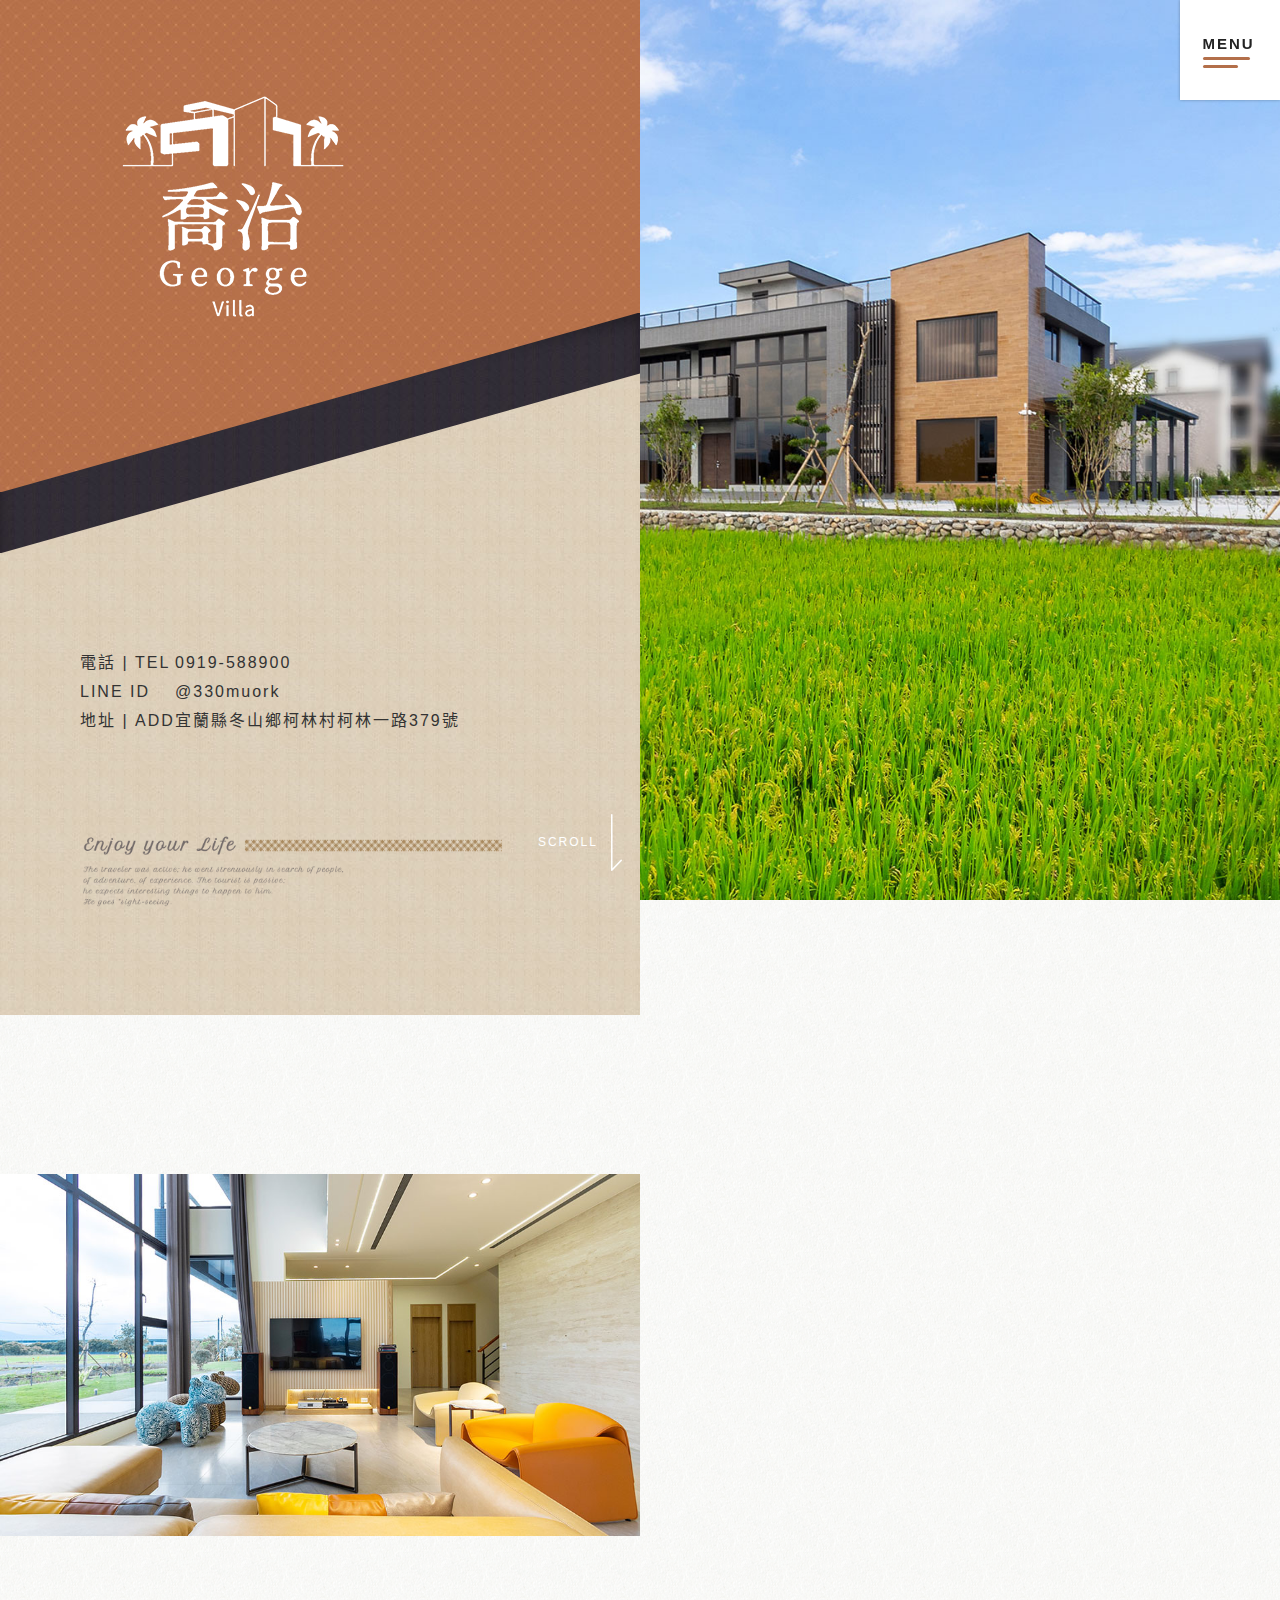
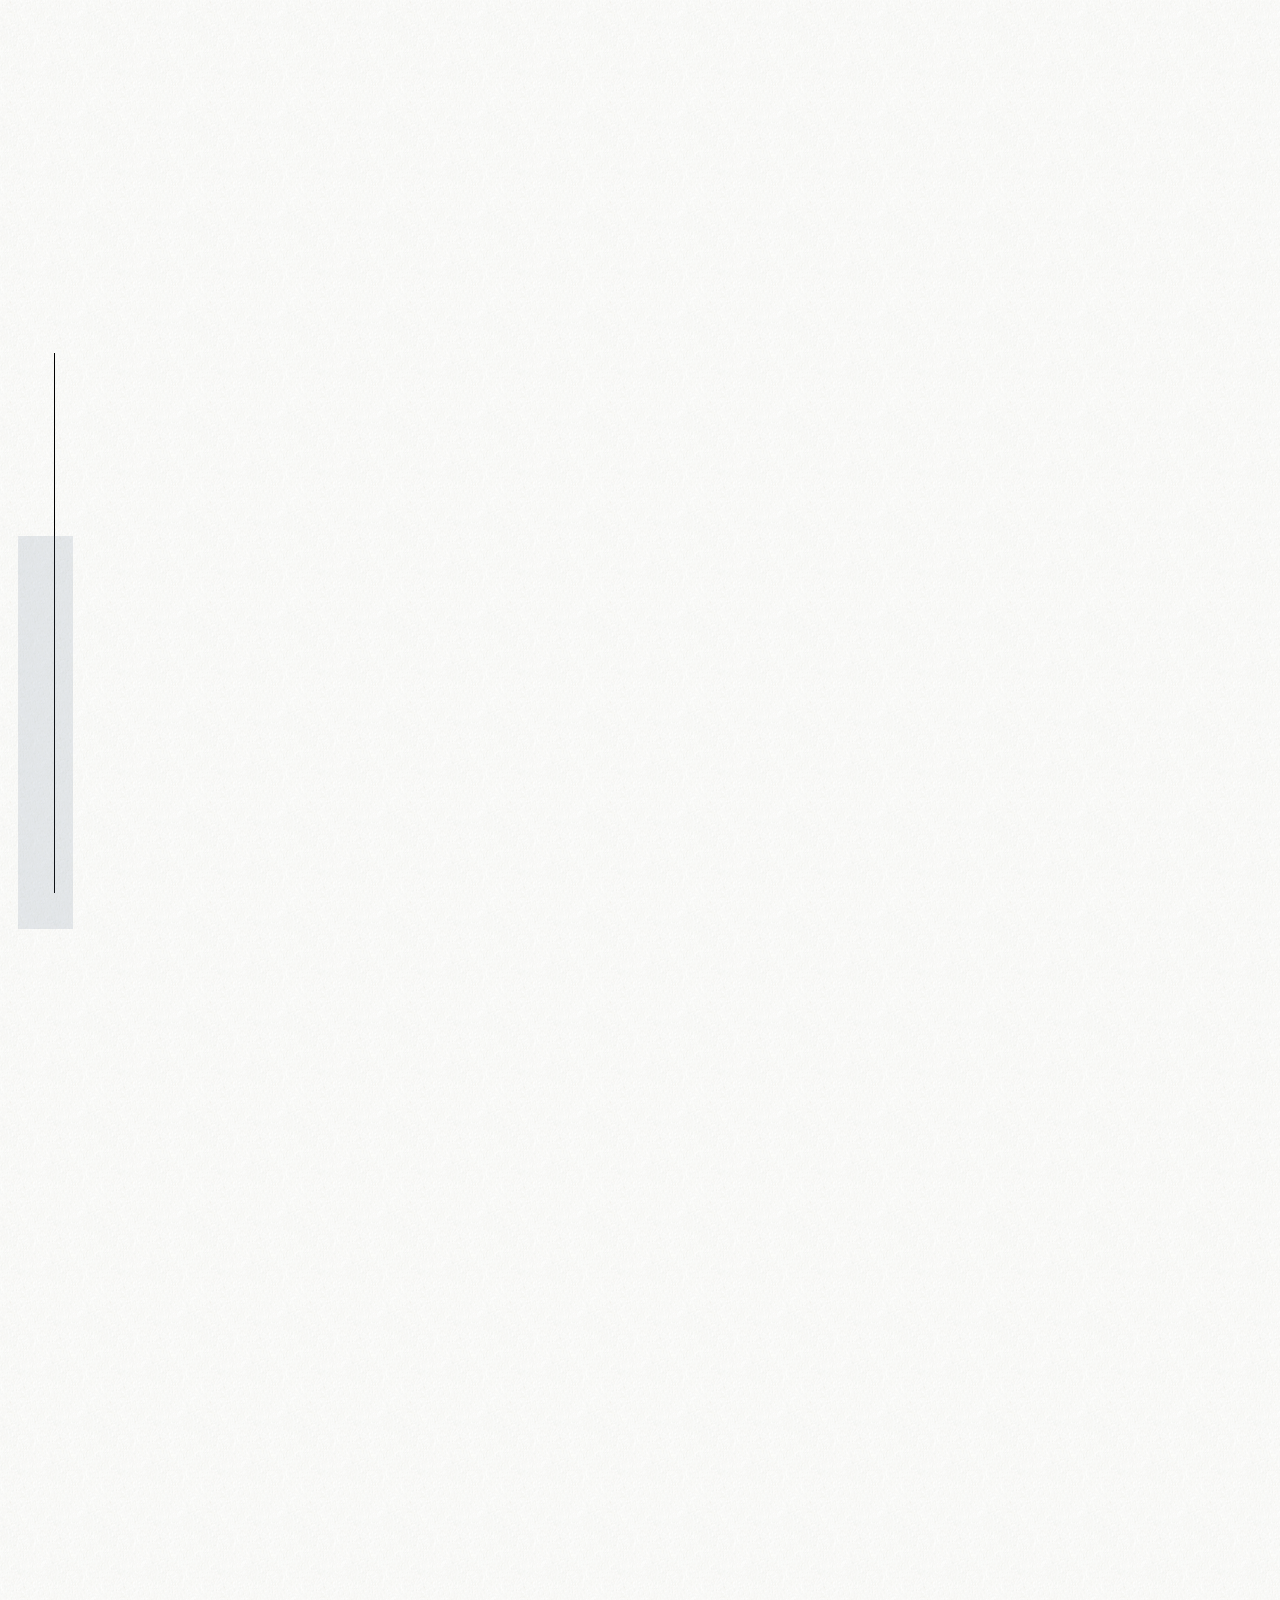
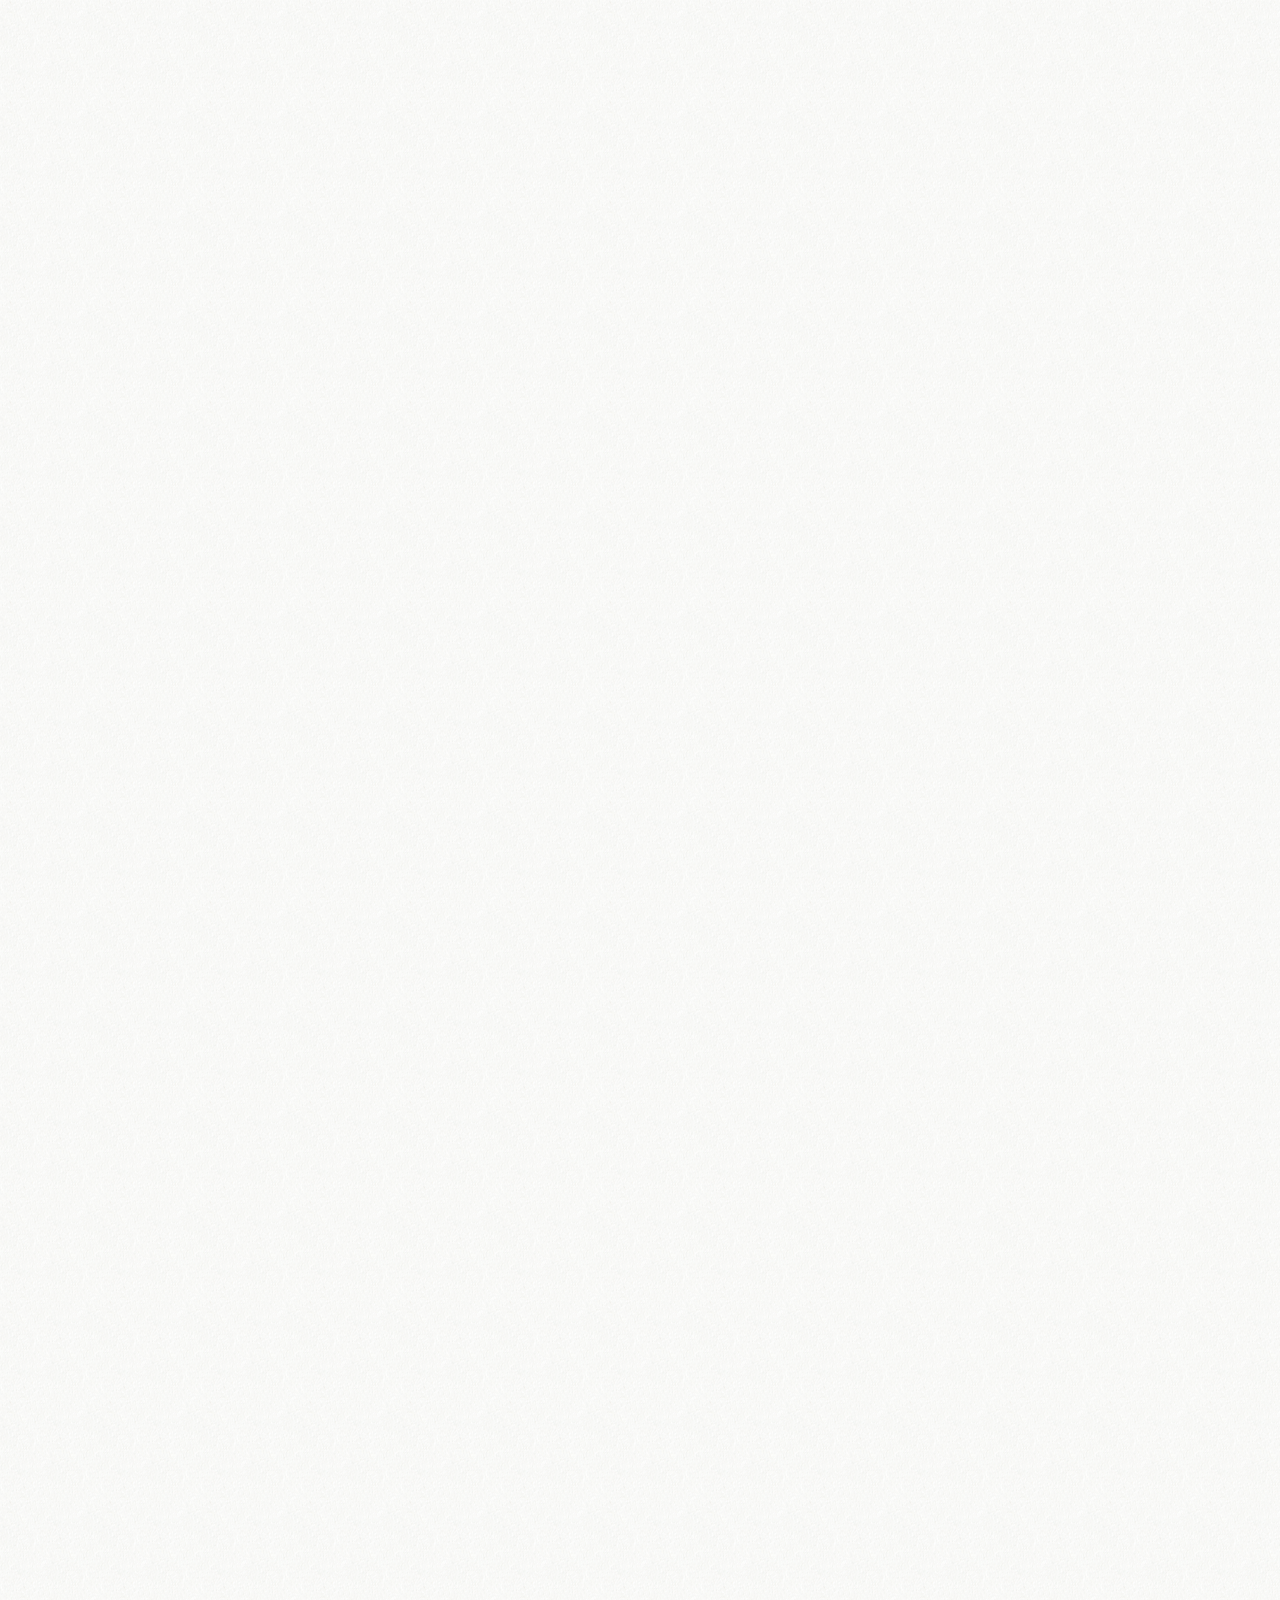
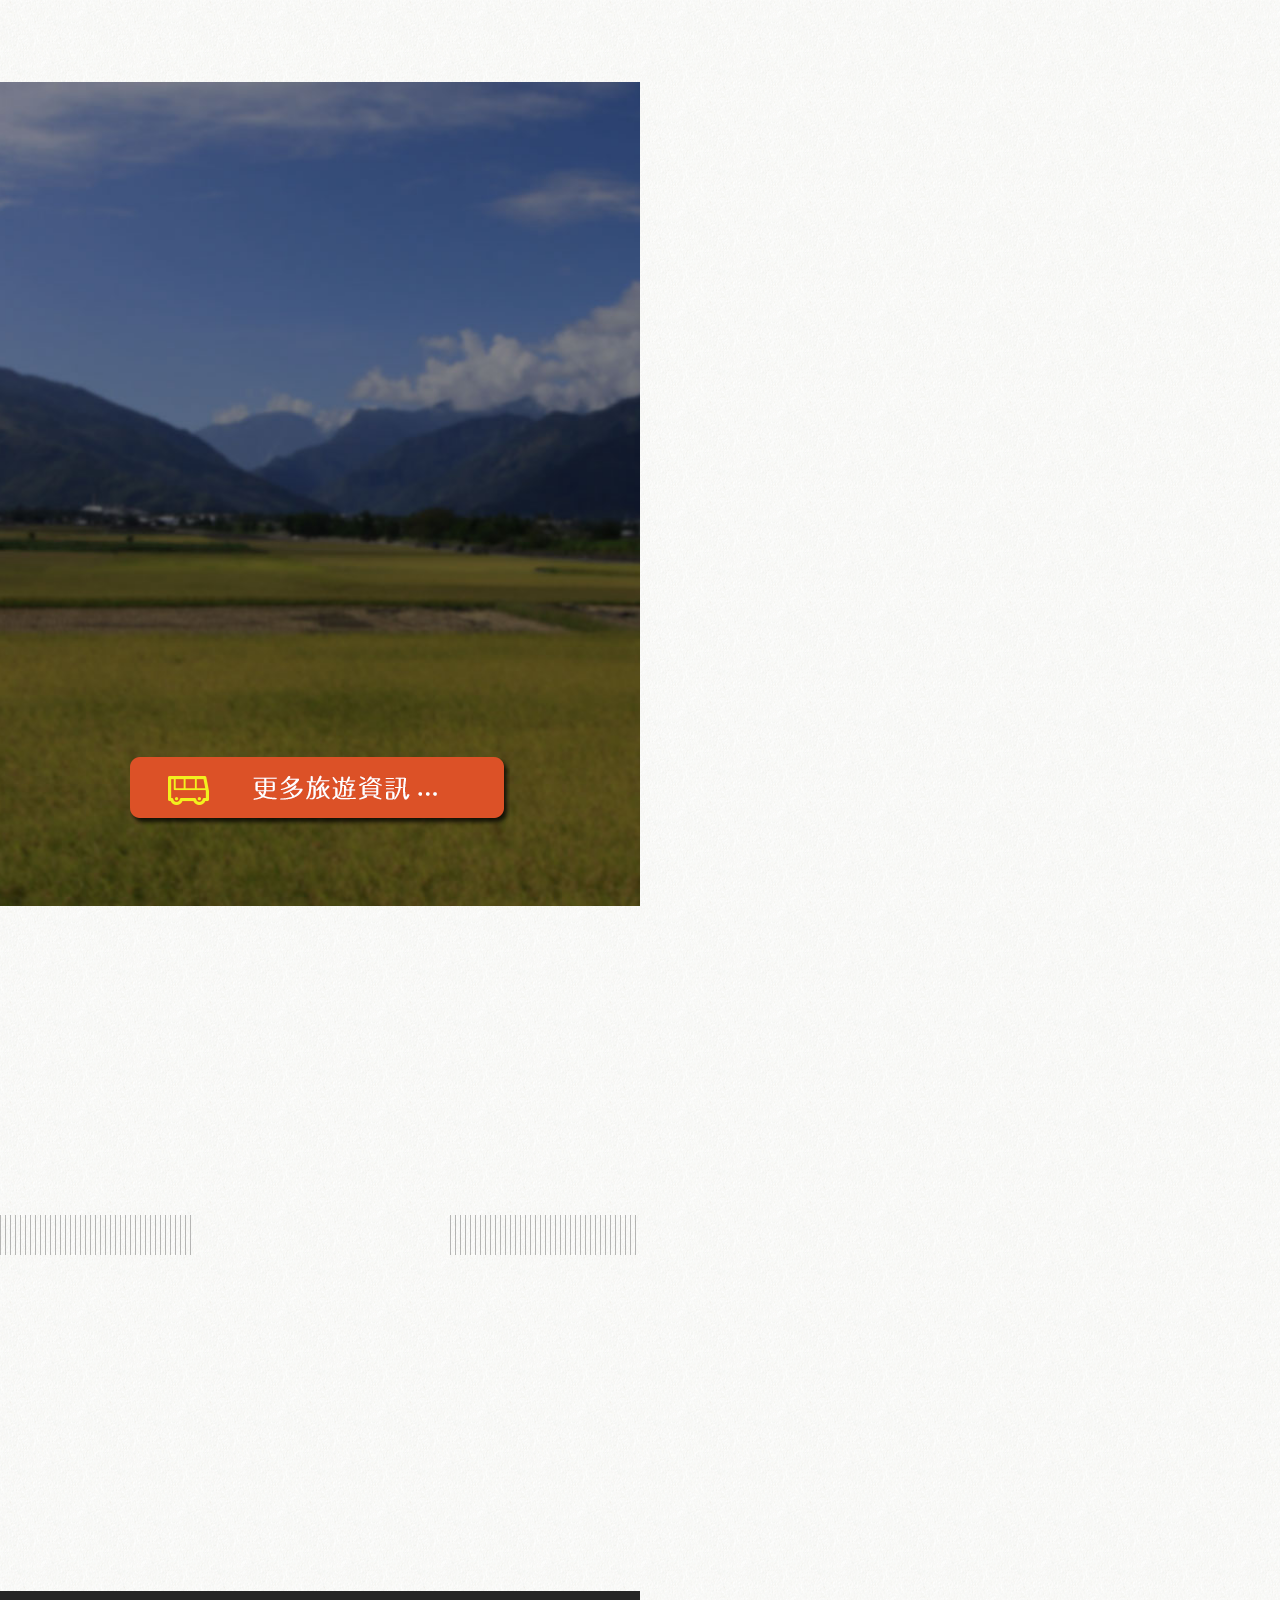
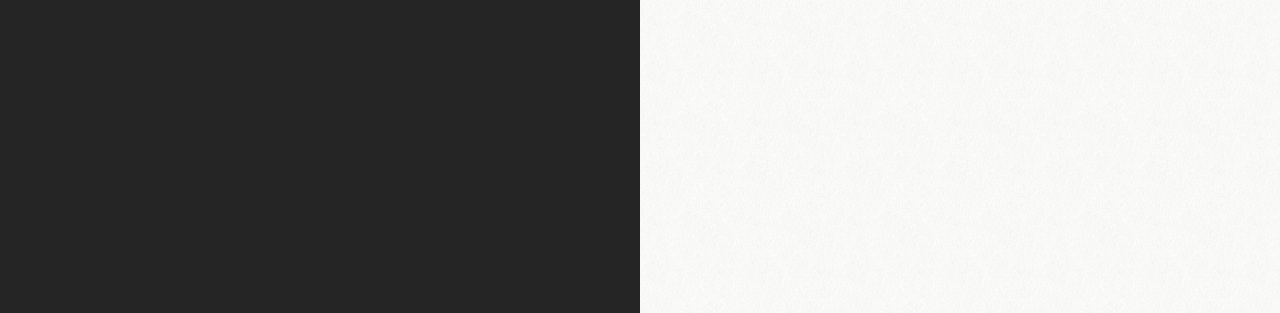
==== commit 8e17d71c: "find . -type f -exec sed -i 's/喬治Villa/生活時光民宿/g' {} +" ====
--- a/index.htm
+++ b/index.htm
@@ -16,9 +16,9 @@
     <meta name="viewport" content="width=device-width,initial-scale=1.0">
     <meta name="format-detection" content="telephone=no">
     <meta property="og:image" content="https://georgevilla.elbnb.com/images/abt1.jpg">
-    <meta name="keywords" content="喬治Villa,喬治,Villa,宜蘭Villa,台灣宜蘭民宿,台灣宜蘭住宿,宜蘭冬山民宿,宜蘭冬山住宿,宜蘭合法民宿,國民旅遊卡,宜蘭推薦民宿,宜蘭主題民宿,宜蘭親子民宿,宜蘭美食,宜蘭租車,梅花湖風景區,香格里拉休閒農場,新寮瀑布,冬山風箏館,冬山河森林公園,冬山河生態綠舟,仁山植物園,大洲分洪堰風景區,丸山遺址,中山休閒農業區,仁山苗圃,萬長春圳公園,草湖玉尊宮,大進休閒農業區">
+    <meta name="keywords" content="生活時光民宿,喬治,Villa,宜蘭Villa,台灣宜蘭民宿,台灣宜蘭住宿,宜蘭冬山民宿,宜蘭冬山住宿,宜蘭合法民宿,國民旅遊卡,宜蘭推薦民宿,宜蘭主題民宿,宜蘭親子民宿,宜蘭美食,宜蘭租車,梅花湖風景區,香格里拉休閒農場,新寮瀑布,冬山風箏館,冬山河森林公園,冬山河生態綠舟,仁山植物園,大洲分洪堰風景區,丸山遺址,中山休閒農業區,仁山苗圃,萬長春圳公園,草湖玉尊宮,大進休閒農業區">
     <meta name="description" content="位於冬山鄉的喬治villa，有著寬敞的戶外庭院與泳池、還有著大理石桌休閒空間，室內有著7米挑高大面景觀窗客廳與視聽空間。鄰近：冬山河親水公園、利澤簡老街、武淵水火同源、虎牌米粉觀光工廠、五十二甲溼地">
-    <title>宜蘭冬山民宿 喬治Villa-台灣官方網站</title>
+    <title>宜蘭冬山民宿 生活時光民宿-台灣官方網站</title>
     <!-- Core CSS -->
     <link rel="Shortcut Icon" type="image/x-icon" href="images/favicon.ico">
     <link rel="stylesheet" href="mob/css/animate.min.css">
@@ -138,7 +138,7 @@
         <div class="abt2">
         	<img src="images/abt2.png" class="wow fadeInDown" data-wow-duration="2s" data-wow-delay=".3s">
             <div class="text wow fadeInDown" data-wow-duration="2s" data-wow-delay=".5s">
-                <span style="font-size:16pt; font-family:'微軟正黑體'; font-weight:bold; color:#000;">民宿登記編號2437號</span>
+                <span style="font-size:16pt; font-family:'微軟正黑體'; font-weight:bold; color:#000;">民宿登記編號2715號</span>
                 <br><br>
                 位於冬山鄉的喬治villa，有著寬敞的戶外庭院與泳池、還有著大理石桌休閒空間，可以望著一片綠油油的稻田享受著吹拂而來的稻香氣息。
                 <br><br>
@@ -289,19 +289,19 @@
             <!-- <img src="images/fmark3.jpg"> -->
         </div>
         <div class="number wow fadeInDown" data-wow-duration="2s" data-wow-delay=".5s">
-            -宜蘭縣合法民宿2437號-
+            -宜蘭縣合法民宿2715號-
         </div>
         <!--icon-->
         <div class="icon wow fadeInDown" data-wow-duration="1s" data-wow-delay=".6s">
             share：
             <a href="https://line.naver.jp/R/msg/text/?https://georgevilla.elbnb.com/" target="_blank"><img src="images/fticon_01.png"></a>
             <a href="https://www.facebook.com/sharer.php?u=https://georgevilla.elbnb.com/" target="_blank"><img src="images/fticon_02.png"></a>
-            <a href="https://twitter.com/share?url=https://georgevilla.elbnb.com/&text=喬治Villa" target="_blank"><img src="images/fticon_03.png"></a>
-            <a href="mailto:?Subject=喬治Villa&Body=https://georgevilla.elbnb.com/"><img src="images/fticon_04.png"></a>
+            <a href="https://twitter.com/share?url=https://georgevilla.elbnb.com/&text=生活時光民宿" target="_blank"><img src="images/fticon_03.png"></a>
+            <a href="mailto:?Subject=生活時光民宿&Body=https://georgevilla.elbnb.com/"><img src="images/fticon_04.png"></a>
         </div>
         <!--copyright-->
         <div class="copyright wow fadeInDown" data-wow-duration="1s" data-wow-delay=".6s">
-            <a href="index.php.html">喬治Villa</a> | Copyright&copy; All Rights Reserved.<a href="https://www.webview.com.tw/" target="_blank">景騰多媒體股份有限公司</a>設計維護
+            <a href="index.php.html">生活時光民宿</a> | Copyright&copy; All Rights Reserved.<a href="https://www.webview.com.tw/" target="_blank">景騰多媒體股份有限公司</a>設計維護
         </div>
     </div>
 </footer>
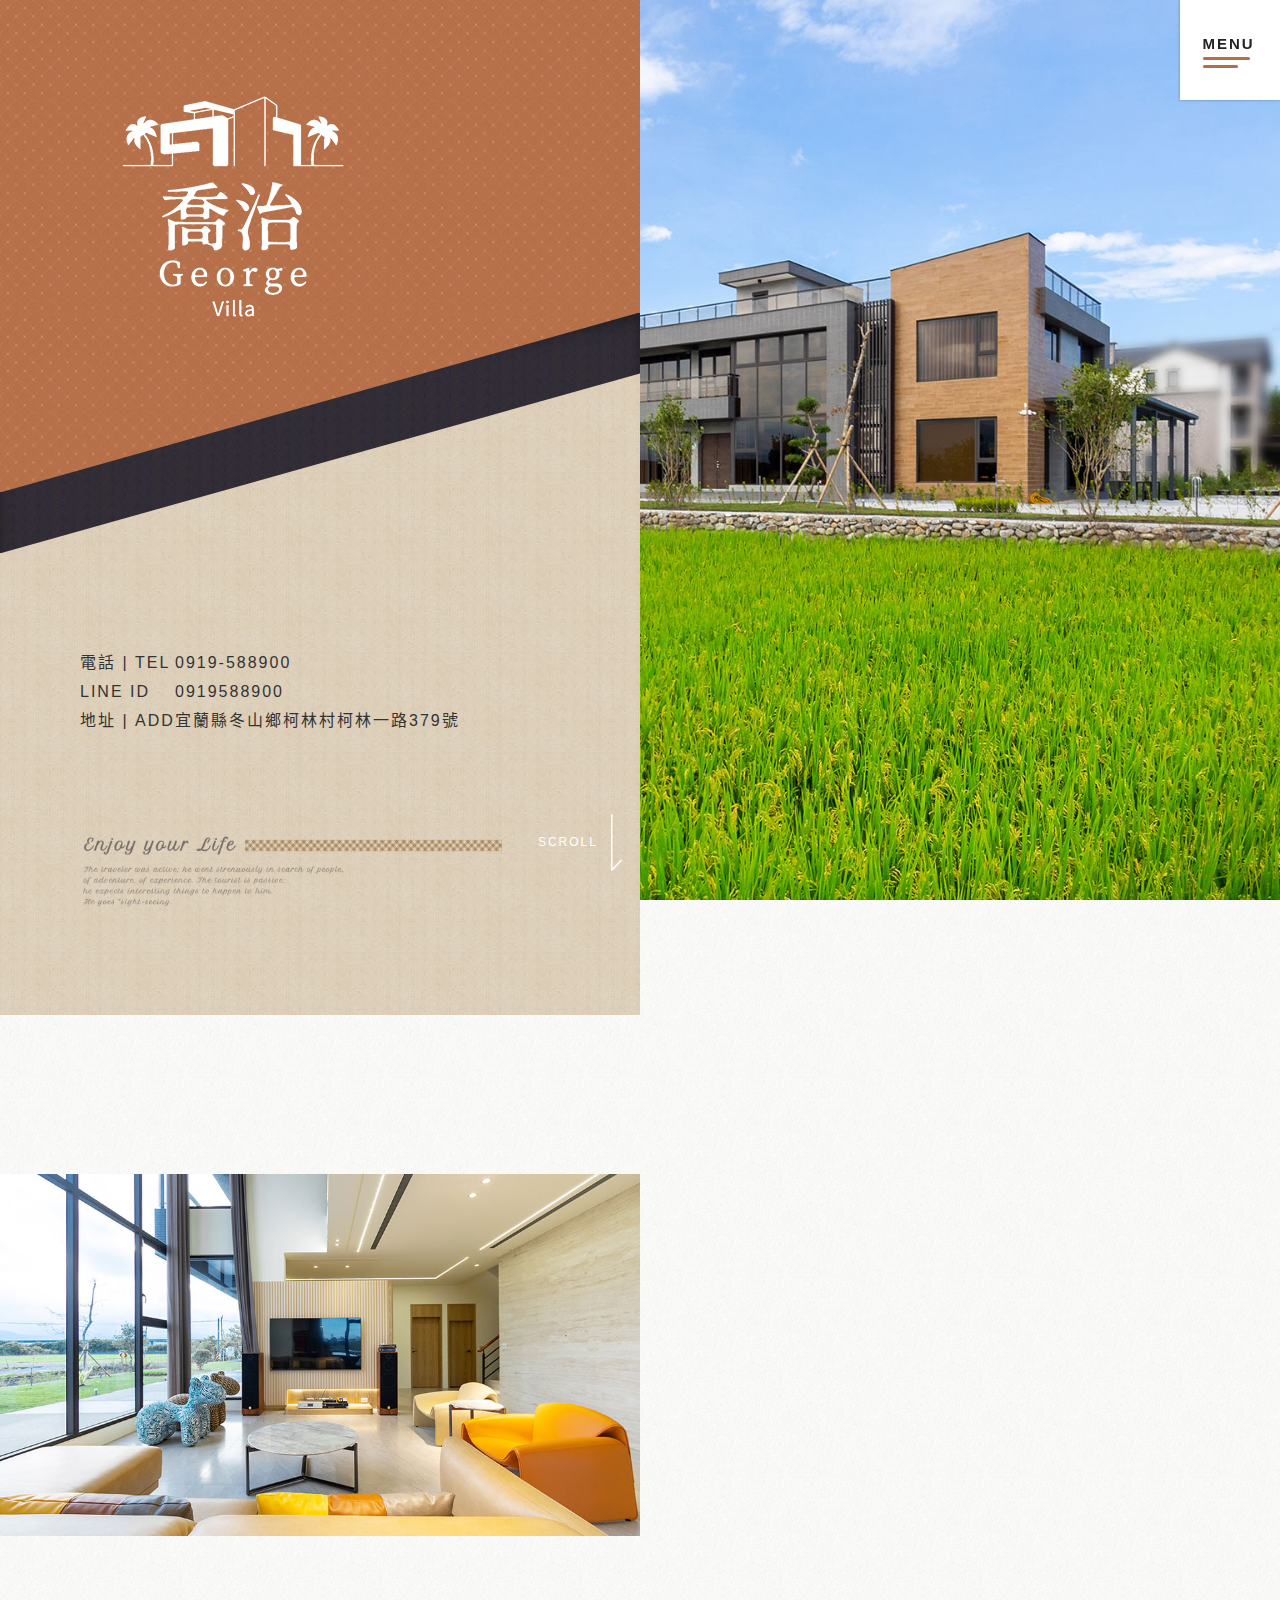
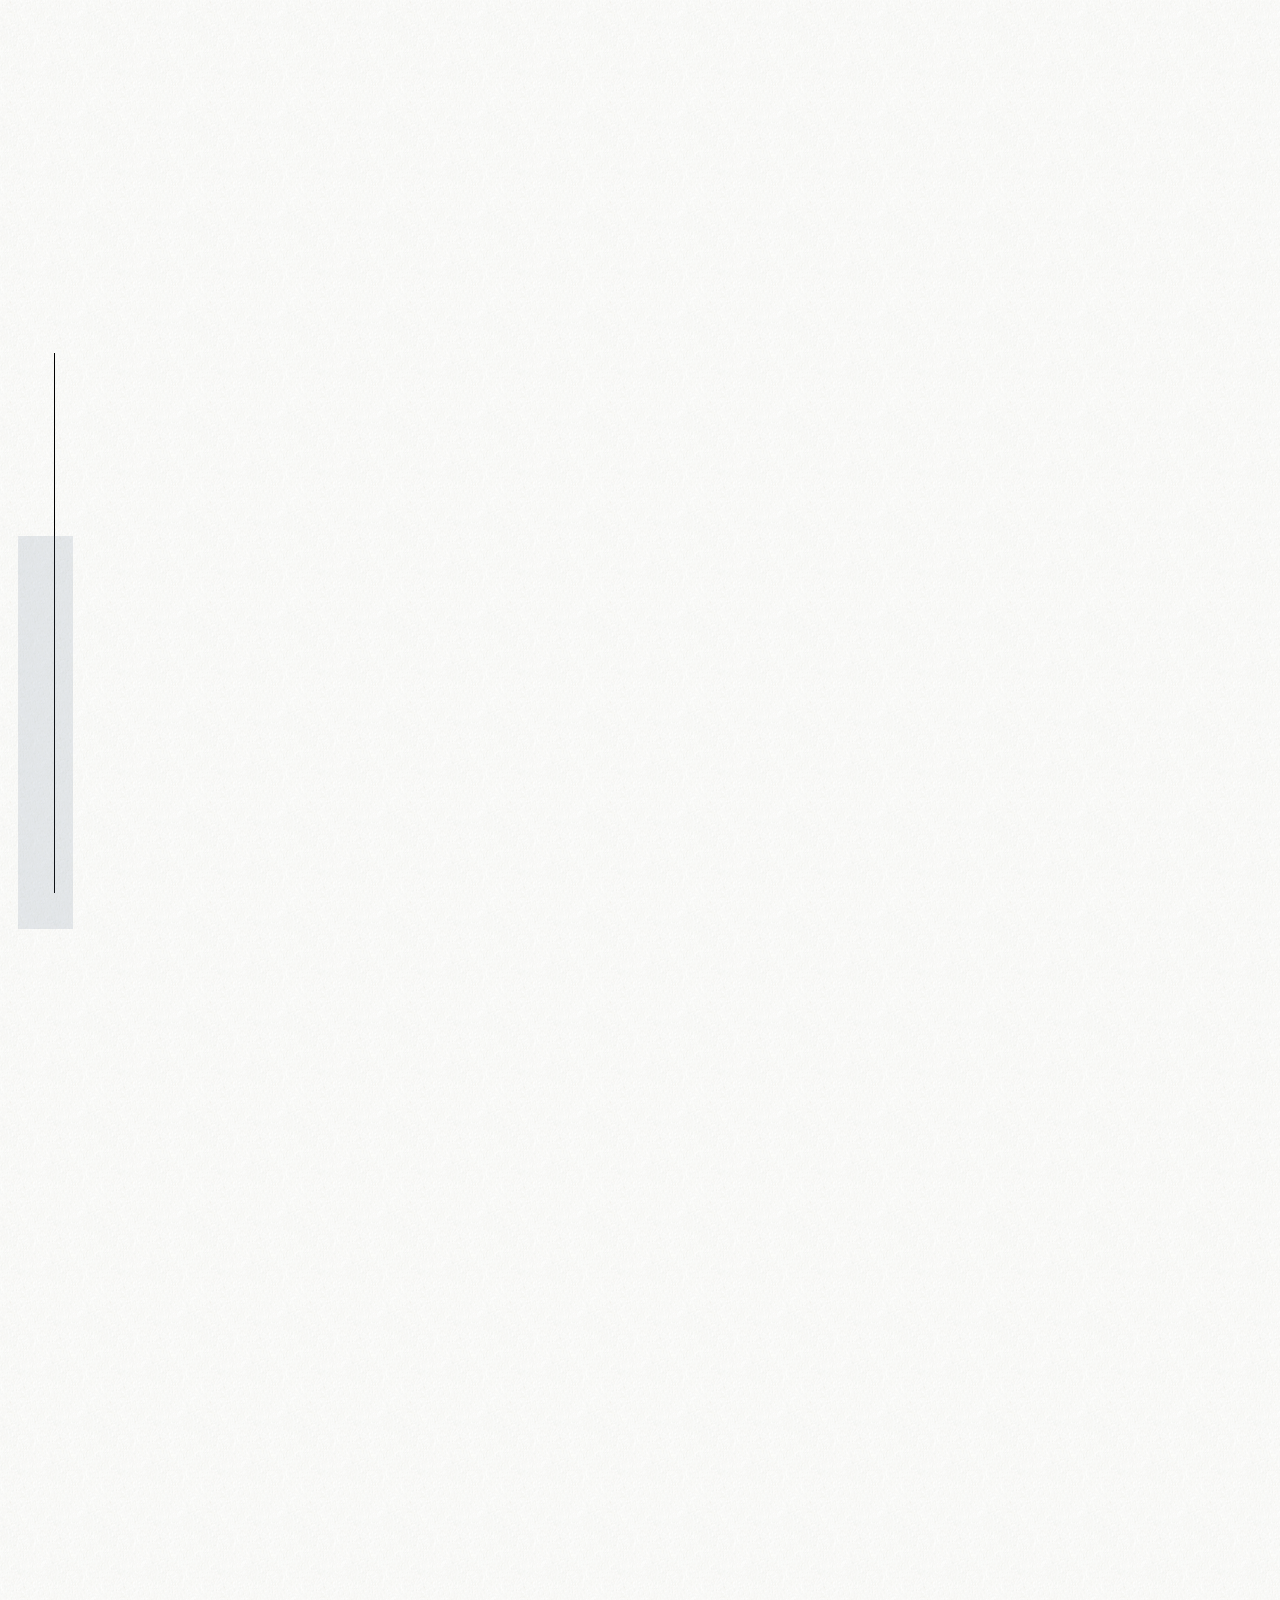
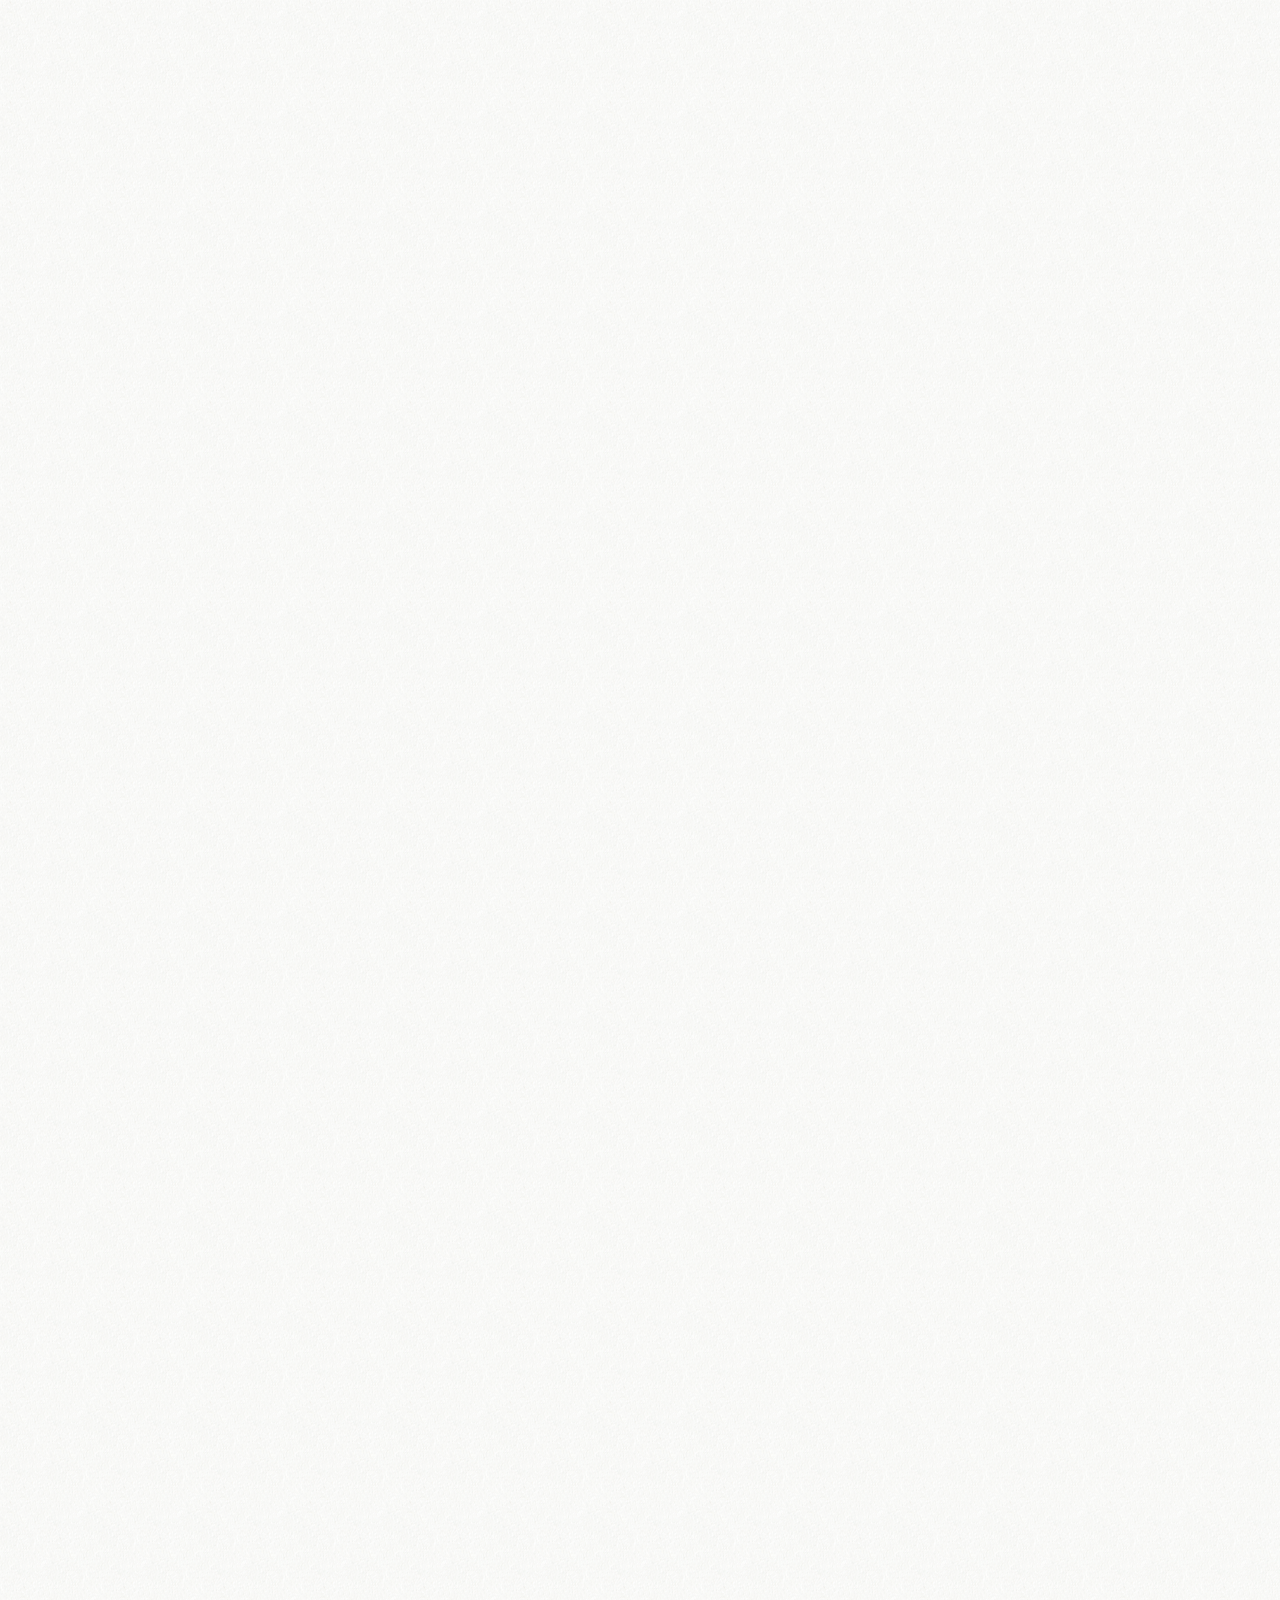
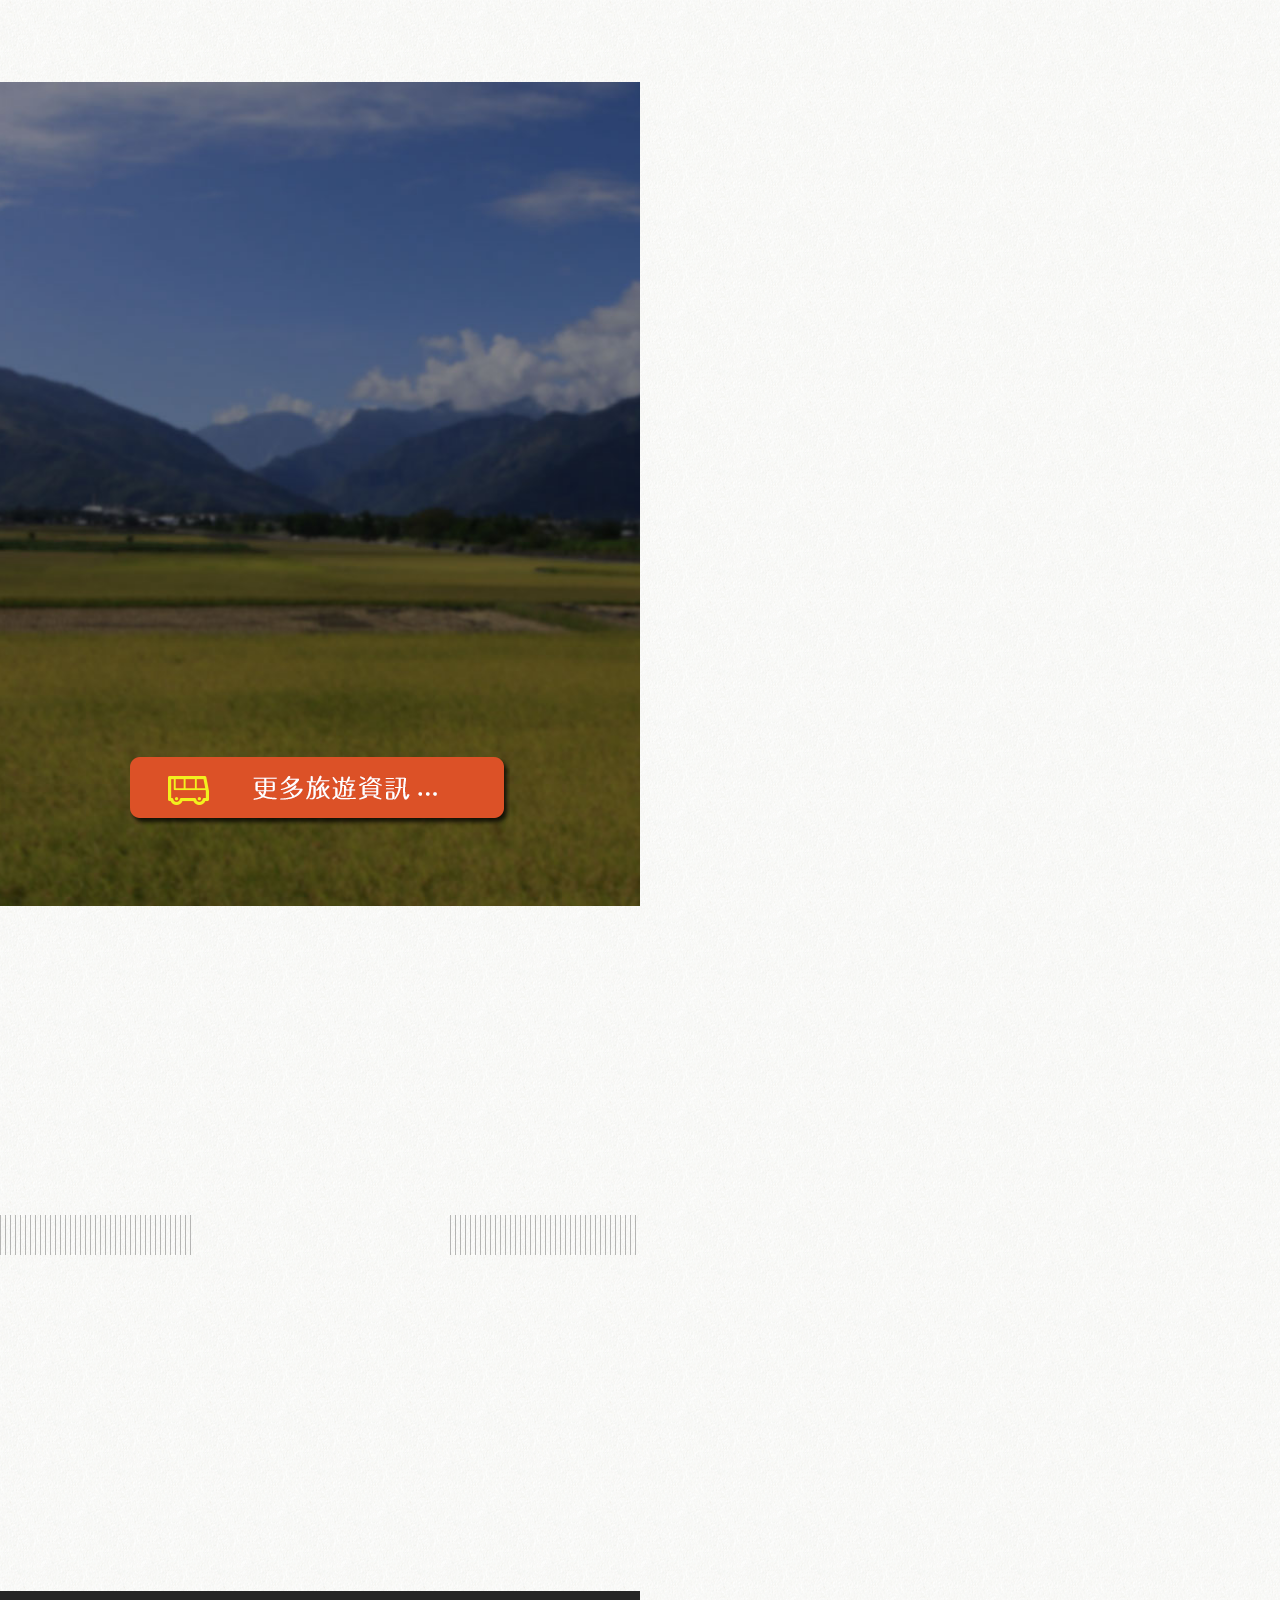
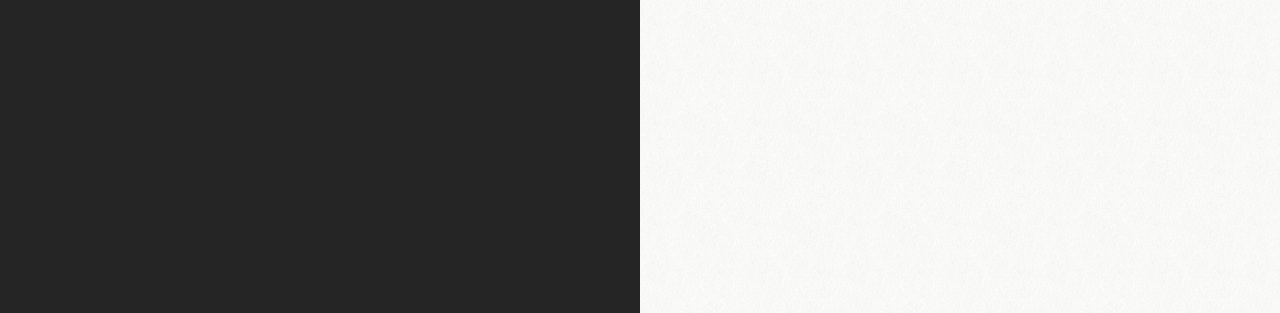
==== commit a5b48c4d: "find . -type f -exec sed -i 's/@330muork/0919588900/g' {} +" ====
--- a/index.htm
+++ b/index.htm
@@ -16,8 +16,8 @@
     <meta name="viewport" content="width=device-width,initial-scale=1.0">
     <meta name="format-detection" content="telephone=no">
     <meta property="og:image" content="https://georgevilla.elbnb.com/images/abt1.jpg">
-    <meta name="keywords" content="生活時光民宿,喬治,Villa,宜蘭Villa,台灣宜蘭民宿,台灣宜蘭住宿,宜蘭冬山民宿,宜蘭冬山住宿,宜蘭合法民宿,國民旅遊卡,宜蘭推薦民宿,宜蘭主題民宿,宜蘭親子民宿,宜蘭美食,宜蘭租車,梅花湖風景區,香格里拉休閒農場,新寮瀑布,冬山風箏館,冬山河森林公園,冬山河生態綠舟,仁山植物園,大洲分洪堰風景區,丸山遺址,中山休閒農業區,仁山苗圃,萬長春圳公園,草湖玉尊宮,大進休閒農業區">
-    <meta name="description" content="位於冬山鄉的喬治villa，有著寬敞的戶外庭院與泳池、還有著大理石桌休閒空間，室內有著7米挑高大面景觀窗客廳與視聽空間。鄰近：冬山河親水公園、利澤簡老街、武淵水火同源、虎牌米粉觀光工廠、五十二甲溼地">
+    <meta name="keywords" content="生活時光民宿,生活時光,Villa,宜蘭Villa,台灣宜蘭民宿,台灣宜蘭住宿,宜蘭冬山民宿,宜蘭冬山住宿,宜蘭合法民宿,國民旅遊卡,宜蘭推薦民宿,宜蘭主題民宿,宜蘭親子民宿,宜蘭美食,宜蘭租車,梅花湖風景區,香格里拉休閒農場,新寮瀑布,冬山風箏館,冬山河森林公園,冬山河生態綠舟,仁山植物園,大洲分洪堰風景區,丸山遺址,中山休閒農業區,仁山苗圃,萬長春圳公園,草湖玉尊宮,大進休閒農業區">
+    <meta name="description" content="位於冬山鄉的生活時光villa，有著寬敞的戶外庭院與泳池、還有著大理石桌休閒空間，室內有著7米挑高大面景觀窗客廳與視聽空間。鄰近：冬山河親水公園、利澤簡老街、武淵水火同源、虎牌米粉觀光工廠、五十二甲溼地">
     <title>宜蘭冬山民宿 生活時光民宿-台灣官方網站</title>
     <!-- Core CSS -->
     <link rel="Shortcut Icon" type="image/x-icon" href="images/favicon.ico">
@@ -112,7 +112,7 @@
                     <p>電話 | TEL </p><p>0919-588900</p>
                 </li>
                 <li>
-                    <p>LINE ID </p><p>@330muork</p>
+                    <p>LINE ID </p><p>0919588900</p>
                 </li>
                 <li>
                     <p>地址 | ADD </p><p>宜蘭縣冬山鄉柯林村柯林一路379號</p>
@@ -140,7 +140,7 @@
             <div class="text wow fadeInDown" data-wow-duration="2s" data-wow-delay=".5s">
                 <span style="font-size:16pt; font-family:'微軟正黑體'; font-weight:bold; color:#000;">民宿登記編號2715號</span>
                 <br><br>
-                位於冬山鄉的喬治villa，有著寬敞的戶外庭院與泳池、還有著大理石桌休閒空間，可以望著一片綠油油的稻田享受著吹拂而來的稻香氣息。
+                位於冬山鄉的生活時光villa，有著寬敞的戶外庭院與泳池、還有著大理石桌休閒空間，可以望著一片綠油油的稻田享受著吹拂而來的稻香氣息。
                 <br><br>
                 在室內有著7米挑高大面景觀窗客廳與視聽空間，大人小孩同樂皆宜，在夕陽灑落下，在餐廳一處，可以悠閒的享受著下午茶來療癒渡假的心境，這絕對是一個渡假宅首選。
                 <br><br>
@@ -249,7 +249,7 @@
                 <p><img src="images/ftinfo_02.png"> 聯絡時間｜</p><p>09:00AM~06:00PM</p>
             </li> -->
             <li>
-                <p><img src="images/ftinfo_03.png"> LINE ID｜</p><p>@330muork</p>
+                <p><img src="images/ftinfo_03.png"> LINE ID｜</p><p>0919588900</p>
             </li>
             <!-- <li>
                 <p><img src="images/ftinfo_04.png"> WeChat｜</p><p></p>
